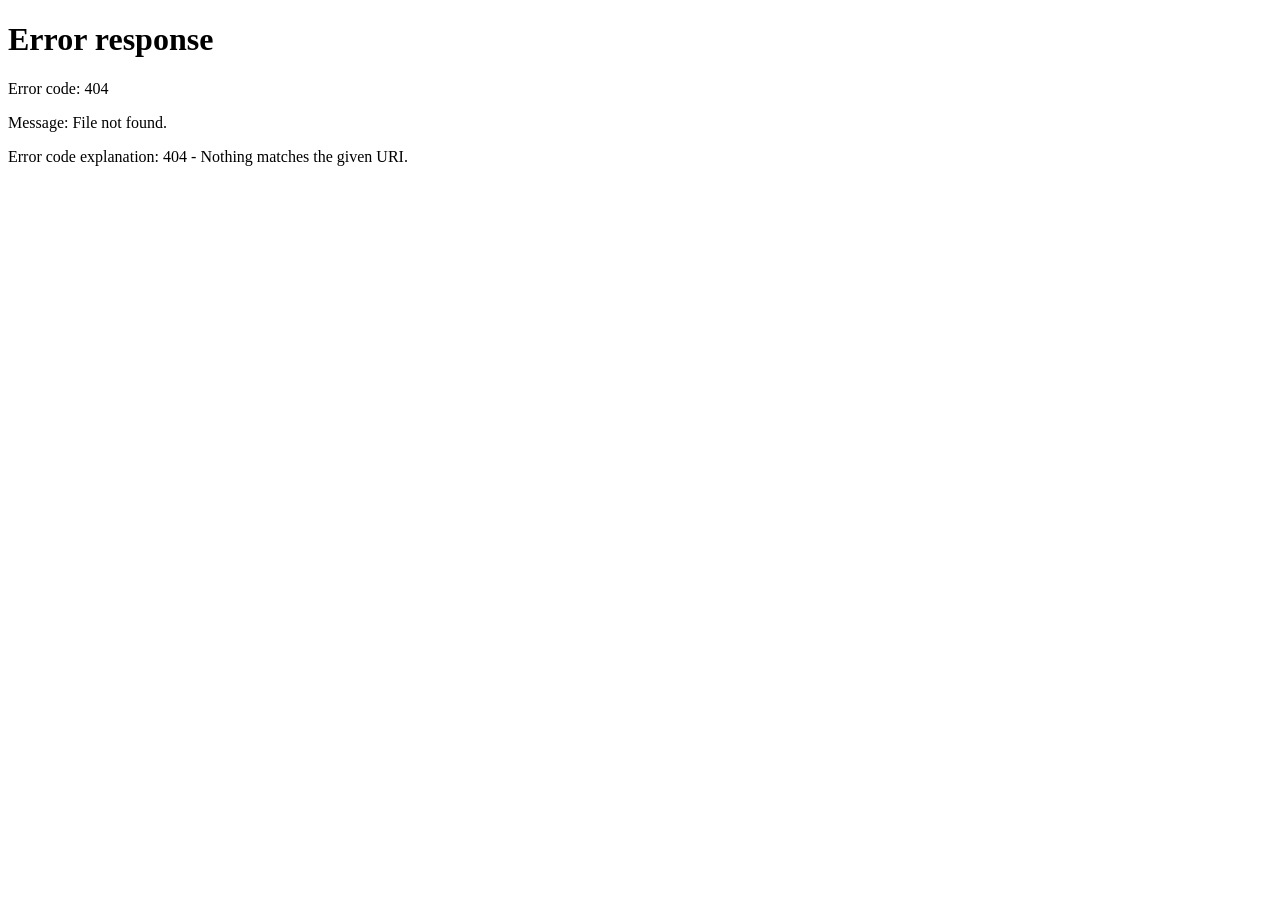
==== frontend/analytics.html @ 2a197d23 "feat: add frontend dashboard interface, core assets, and update default device status" ====
<!DOCTYPE html>
<html lang="en">
<head>
  <meta charset="UTF-8">
  <meta name="viewport" content="width=device-width, initial-scale=1.0">
  <title>Reports & Analytics — PowerNet</title>
  <meta name="description" content="Historical electrical telemetry and consumption trends">
  <!-- Google Fonts: Inter -->
  <link rel="preconnect" href="https://fonts.googleapis.com">
  <link rel="preconnect" href="https://fonts.gstatic.com" crossorigin>
  <link href="https://fonts.googleapis.com/css2?family=Inter:wght@400;500;600;700;800&display=swap" rel="stylesheet">
  <!-- FontAwesome 6 Icons -->
  <link rel="stylesheet" href="https://cdnjs.cloudflare.com/ajax/libs/font-awesome/6.5.1/css/all.min.css">
  <link rel="stylesheet" href="/assets/css/style.css">
  <link rel="stylesheet" href="/assets/css/dashboard.css">
  <link rel="stylesheet" href="/assets/css/responsive.css">
  <style>
    .filter-btn-group {
      display: flex;
      gap: 8px;
      background: #FFFFFF;
      padding: 4px;
      border-radius: var(--radius-pill);
      border: 1px solid var(--border-subtle);
    }
    .filter-btn {
      padding: 6px 14px;
      border-radius: var(--radius-pill);
      border: none;
      background: none;
      font-size: 12.5px;
      font-weight: 600;
      color: var(--text-secondary);
      cursor: pointer;
      transition: all var(--transition-fast);
    }
    .filter-btn.active {
      background: var(--primary);
      color: #FFFFFF;
    }
  </style>
</head>
<body>
  <div id="yt-progress-bar"></div>
  <div class="app-container">
    <aside class="sidebar">
      <div>
        <div class="brand-wrapper">
          <a href="/dashboard" class="brand-logo-group">
            <div class="brand-icon">
              <i class="fa-brands fa-superpowers" style="font-size: 20px;"></i>
            </div>
            <div class="brand-text">PowerNet</div>
          </a>
          <button class="sidebar-toggle-btn" id="btn-sidebar-toggle" title="Collapse sidebar" aria-label="Collapse sidebar">
            <svg width="18" height="18" viewBox="0 0 24 24" fill="none" stroke="currentColor" stroke-width="2" stroke-linecap="round" stroke-linejoin="round">
              <rect width="18" height="18" x="3" y="3" rx="3" ry="3"/>
              <line x1="9" x2="9" y1="3" y2="21"/>
            </svg>
          </button>
        </div>

        <ul class="nav-menu">
          <li class="nav-item">
            <a href="/dashboard" class="nav-link">
              <div class="nav-icon">
                <svg width="20" height="20" viewBox="0 0 24 24" fill="none" stroke="currentColor" stroke-width="2.2" stroke-linecap="round" stroke-linejoin="round">
                  <rect x="3.5" y="3.5" width="7" height="7" rx="2.2"></rect>
                  <rect x="13.5" y="3.5" width="7" height="7" rx="2.2"></rect>
                  <rect x="3.5" y="13.5" width="7" height="7" rx="2.2"></rect>
                  <rect x="13.5" y="13.5" width="7" height="7" rx="2.2"></rect>
                </svg>
              </div>
              <span class="nav-text">Analytics</span>
            </a>
          </li>
          <li class="nav-item">
            <a href="/devices" class="nav-link">
              <div class="nav-icon">
                <svg width="20" height="20" viewBox="0 0 24 24" fill="none" stroke="currentColor" stroke-width="2" stroke-linecap="round" stroke-linejoin="round">
                  <path d="M21 16V8a2 2 0 0 0-1-1.73l-7-4a2 2 0 0 0-2 0l-7 4A2 2 0 0 0 3 8v8a2 2 0 0 0 1 1.73l7 4a2 2 0 0 0 2 0l7-4A2 2 0 0 0 21 16z"></path>
                  <polyline points="3.27 6.96 12 12.01 20.73 6.96"></polyline>
                  <line x1="12" y1="22.08" x2="12" y2="12"></line>
                </svg>
              </div>
              <span class="nav-text">Devices</span>
            </a>
          </li>
        </ul>
        <div class="sidebar-divider"></div>

        <ul class="nav-menu">
          <li class="nav-item">
            <a href="#settings" class="nav-link" id="nav-settings" data-tooltip="Settings">
              <div class="nav-icon">
                <svg width="20" height="20" viewBox="0 0 24 24" fill="none" stroke="currentColor" stroke-width="2" stroke-linecap="round" stroke-linejoin="round">
                  <circle cx="12" cy="12" r="3"></circle>
                  <path d="M19.4 15a1.65 1.65 0 0 0 .33 1.82l.06.06a2 2 0 0 1 0 2.83 2 2 0 0 1-2.83 0l-.06-.06a1.65 1.65 0 0 0-1.82-.33 1.65 1.65 0 0 0-1 1.51V21a2 2 0 0 1-2 2 2 2 0 0 1-2-2v-.09A1.65 1.65 0 0 0 9 19.4a1.65 1.65 0 0 0-1.82.33l-.06.06a2 2 0 0 1-2.83 0 2 2 0 0 1 0-2.83l.06-.06a1.65 1.65 0 0 0 .33-1.82 1.65 1.65 0 0 0-1.51-1H3a2 2 0 0 1-2-2 2 2 0 0 1 2-2h.09A1.65 1.65 0 0 0 4.6 9a1.65 1.65 0 0 0-.33-1.82l-.06-.06a2 2 0 0 1 0-2.83 2 2 0 0 1 2.83 0l.06.06a1.65 1.65 0 0 0 1.82.33H9a1.65 1.65 0 0 0 1-1.51V3a2 2 0 0 1 2-2 2 2 0 0 1 2 2v.09a1.65 1.65 0 0 0 1 1.51 1.65 1.65 0 0 0 1.82-.33l.06-.06a2 2 0 0 1 2.83 0 2 2 0 0 1 0 2.83l-.06.06a1.65 1.65 0 0 0-.33 1.82V9a1.65 1.65 0 0 0 1.51 1H21a2 2 0 0 1 2 2 2 2 0 0 1-2 2h-.09a1.65 1.65 0 0 0-1.51 1z"></path>
                </svg>
              </div>
              <span class="nav-text">Settings</span>
            </a>
          </li>
          <li class="nav-item">
            <a href="/" class="nav-link" id="btn-logout" data-tooltip="Sign Out" onclick="API.setToken(''); API.setUser(null); window.location.href='/'; return false;">
              <div class="nav-icon">
                <svg width="20" height="20" viewBox="0 0 24 24" fill="none" stroke="currentColor" stroke-width="2" stroke-linecap="round" stroke-linejoin="round">
                  <path d="M9 21H5a2 2 0 0 1-2-2V5a2 2 0 0 1 2-2h4"></path>
                  <polyline points="16 17 21 12 16 7"></polyline>
                  <line x1="21" y1="12" x2="9" y2="12"></line>
                </svg>
              </div>
              <span class="nav-text">Sign Out</span>
            </a>
          </li>
        </ul>
      </div>

      <!-- Support / Hardware Widget (Smooth Skeleton Loading) -->
      <div class="sidebar-widget">
        <div class="widget-skeleton-wrap">
          <div class="widget-skeleton-icon skeleton-shimmer"></div>
          <div class="widget-skeleton-title skeleton-shimmer"></div>
          <div class="widget-skeleton-sub skeleton-shimmer"></div>
          <div class="widget-skeleton-btn skeleton-shimmer"></div>
        </div>
      </div>
    </aside>

    <main class="main-content">
      <header class="top-bar">
        <div class="page-title-group">
          <h1 class="page-title">Historical Trends</h1>
        </div>
        <div style="display: flex; align-items: center; gap: 16px;">
          <div class="filter-btn-group">
            <button class="filter-btn" data-range="1h">1H</button>
            <button class="filter-btn" data-range="6h">6H</button>
            <button class="filter-btn active" data-range="24h">24H</button>
            <button class="filter-btn" data-range="7d">7D</button>
            <button class="filter-btn" data-range="30d">30D</button>
          </div>
          <div class="user-profile" id="user-profile-trigger" title="View Account & Settings">
            <div class="avatar" id="user-avatar-display">--</div>
            <span class="user-name" id="user-name-display">Loading...</span>
          </div>
        </div>
      </header>

      <!-- Summary KPI Row -->
      <section class="metrics-section">
        <div class="metric-card" style="grid-column: span 3;">
          <span class="metric-title"><i class="fa-solid fa-bolt" style="color: var(--primary); margin-right: 6px;"></i> Peak Demand</span>
          <div class="metric-value-wrap">
            <span class="metric-value" id="stat-peak-kw">0.000</span> <span class="metric-unit">kW</span>
          </div>
          <div class="metric-footer"><span class="delta-context">Max load reached today</span></div>
        </div>

        <div class="metric-card" style="grid-column: span 3;">
          <span class="metric-title"><i class="fa-solid fa-wave-square" style="color: #10B981; margin-right: 6px;"></i> Average Load</span>
          <div class="metric-value-wrap">
            <span class="metric-value" id="stat-avg-kw">0.000</span> <span class="metric-unit">kW</span>
          </div>
          <div class="metric-footer"><span class="delta-context">Continuous baseline</span></div>
        </div>

        <div class="metric-card" style="grid-column: span 3;">
          <span class="metric-title"><i class="fa-solid fa-battery-three-quarters" style="color: #8B5CF6; margin-right: 6px;"></i> 24h Energy Usage</span>
          <div class="metric-value-wrap">
            <span class="metric-value" id="stat-day-kwh">0.000</span> <span class="metric-unit">kWh</span>
          </div>
          <div class="metric-footer"><span class="delta-context">Accumulated consumption</span></div>
        </div>

        <div class="metric-card" style="grid-column: span 3;">
          <span class="metric-title"><i class="fa-solid fa-plug" style="color: #F59E0B; margin-right: 6px;"></i> Voltage Envelope</span>
          <div class="metric-value-wrap" style="font-size: 24px;">
            <span class="metric-value" id="stat-volt-range">0.0 - 0.0</span> <span class="metric-unit">V</span>
          </div>
          <div class="metric-footer"><span class="delta-up">&#9679; Within grid tolerance</span></div>
        </div>
      </section>

      <!-- Analytics Chart Card -->
      <div class="chart-card">
        <div class="chart-header">
          <h2 class="chart-title"><i class="fa-solid fa-chart-column" style="color: var(--primary); margin-right: 8px;"></i> Electrical Power & Energy Distribution</h2>
        </div>
        <div class="bar-chart-visual" id="bar-chart-container" style="height: 300px;">
          <!-- Loaded by dashboard/analytics controller -->
        </div>
      </div>
    </main>
  </div>

  <script src="/assets/js/api.js"></script>
  <script src="/assets/js/devices.js"></script>
  <script src="/assets/js/dashboard.js"></script>
  <script src="/assets/js/analytics.js"></script>
</body>
</html>
---- assets/css/style.css ----
/* ==========================================================
 * PowerNet Core Design System
 * Modern Rounded SaaS Aesthetic inspired by reference interface
 * ========================================================== */

@import url('https://fonts.googleapis.com/css2?family=Plus+Jakarta+Sans:wght@400;500;600;700;800&family=Inter:wght@400;500;600;700&display=swap');

:root {
  /* Color Palette */
  --bg-canvas: #F4F5F9;
  --bg-card: #FFFFFF;
  --bg-card-hover: #FAFBFC;
  --bg-sidebar: #FFFFFF;
  --bg-input: #F8FAFC;
  --bg-track: #EEF2F6;

  --text-primary: #0F172A;
  --text-secondary: #64748B;
  --text-muted: #94A3B8;
  --text-light: #CBD5E1;

  --primary: #2563EB;
  --primary-hover: #1D4ED8;
  --primary-light: #EFF6FF;
  --primary-glow: rgba(37, 99, 235, 0.15);

  --accent-purple: #8B5CF6;
  --accent-purple-light: #F5F3FF;
  --accent-pink: #EC4899;
  --accent-amber: #F59E0B;
  --accent-amber-light: #FEF3C7;
  --accent-teal: #0D9488;

  --success: #16A34A;
  --success-light: #DCFCE7;
  --warning: #F59E0B;
  --warning-light: #FEF3C7;
  --danger: #DC2626;
  --danger-light: #FEE2E2;

  --border-subtle: #E2E8F0;
  --border-card: rgba(226, 232, 240, 0.8);

  /* Elevation Shadows */
  --shadow-sm: 0 1px 3px rgba(15, 23, 42, 0.04);
  --shadow-card: 0 4px 20px -2px rgba(15, 23, 42, 0.04), 0 2px 6px -1px rgba(15, 23, 42, 0.02);
  --shadow-card-hover: 0 8px 30px -4px rgba(15, 23, 42, 0.08);
  --shadow-modal: 0 20px 45px -10px rgba(15, 23, 42, 0.15);

  /* Radii */
  --radius-xl: 24px;
  --radius-lg: 20px;
  --radius-md: 14px;
  --radius-sm: 10px;
  --radius-pill: 9999px;

  /* Transitions */
  --transition-fast: 0.15s ease;
  --transition-normal: 0.25s cubic-bezier(0.4, 0, 0.2, 1);
}

/* Reset & Base Setup */
*, *::before, *::after {
  box-sizing: border-box;
  margin: 0;
  padding: 0;
}

body {
  font-family: 'Plus Jakarta Sans', -apple-system, BlinkMacSystemFont, 'Segoe UI', Roboto, sans-serif;
  background-color: var(--bg-canvas);
  color: var(--text-primary);
  line-height: 1.5;
  -webkit-font-smoothing: antialiased;
  -moz-osx-font-smoothing: grayscale;
  min-height: 100vh;
}

a {
  color: inherit;
  text-decoration: none;
}

button, input, select, textarea {
  font-family: inherit;
}

/* Layout App Shell */
.app-container {
  display: flex;
  width: 100%;
  min-height: 100vh;
  background-color: var(--bg-canvas);
}

/* Sidebar Styling */
.sidebar {
  width: 240px;
  min-width: 240px;
  background-color: var(--bg-sidebar);
  border-right: 1px solid var(--border-subtle);
  display: flex;
  flex-direction: column;
  justify-content: space-between;
  padding: 24px 16px;
  position: sticky;
  top: 0;
  height: 100vh;
  z-index: 50;
  transition: width 0.25s cubic-bezier(0.4, 0, 0.2, 1), min-width 0.25s cubic-bezier(0.4, 0, 0.2, 1), padding 0.25s cubic-bezier(0.4, 0, 0.2, 1);
  overflow-x: hidden;
}

.brand-wrapper {
  display: flex;
  align-items: center;
  justify-content: space-between;
  gap: 8px;
  padding: 0 8px 24px 8px;
}

.brand-logo-group {
  display: flex;
  align-items: center;
  gap: 12px;
  text-decoration: none;
}

.brand-icon {
  width: 28px;
  height: 28px;
  background: transparent;
  display: flex;
  align-items: center;
  justify-content: center;
  color: #0F172A;
  font-size: 24px;
  box-shadow: none;
  flex-shrink: 0;
}

.brand-icon i {
  color: #0F172A !important;
  font-size: 24px;
}

/* Brand Text: Bold Black, zero gradient or AI slop look */
.brand-text {
  font-size: 20px;
  font-weight: 800;
  letter-spacing: -0.5px;
  color: #0F172A;
}

.brand-text span {
  color: #0F172A;
}

/* Sidebar Toggle Buttons (ChatGPT & Gemini style) */
.sidebar-toggle-btn {
  background: transparent;
  border: none;
  color: #64748B;
  cursor: pointer;
  width: 32px;
  height: 32px;
  border-radius: 8px;
  display: flex;
  align-items: center;
  justify-content: center;
  transition: all var(--transition-fast);
  flex-shrink: 0;
}

.sidebar-toggle-btn:hover {
  background-color: #F1F5F9;
  color: #0F172A;
}

.topbar-toggle-btn {
  background: #FFFFFF;
  border: 1px solid var(--border-subtle);
  color: #334155;
  cursor: pointer;
  width: 38px;
  height: 38px;
  border-radius: 10px;
  display: flex;
  align-items: center;
  justify-content: center;
  box-shadow: var(--shadow-sm);
  transition: all var(--transition-fast);
  flex-shrink: 0;
}

.topbar-toggle-btn:hover {
  background-color: #F8FAFC;
  color: #0F172A;
  border-color: #CBD5E1;
}

/* Collapsed Sidebar Mode (ChatGPT & Gemini style) */
.app-container.sidebar-collapsed .sidebar {
  width: 76px;
  min-width: 76px;
  padding: 20px 10px;
}

.app-container.sidebar-collapsed .brand-text,
.app-container.sidebar-collapsed .nav-text,
.app-container.sidebar-collapsed .sidebar-widget .widget-title,
.app-container.sidebar-collapsed .sidebar-widget .widget-sub,
.app-container.sidebar-collapsed .sidebar-widget .btn-label-connected,
.app-container.sidebar-collapsed .sidebar-widget .btn-label-disconnect,
.app-container.sidebar-collapsed .sidebar-divider {
  display: none !important;
}

.app-container.sidebar-collapsed .brand-wrapper {
  display: flex;
  flex-direction: column;
  align-items: center;
  gap: 12px;
  padding: 0 0 20px 0;
}

.app-container.sidebar-collapsed .sidebar-toggle-btn {
  display: flex !important;
  background: #FFFFFF;
  border: 1px solid var(--border-subtle);
  box-shadow: var(--shadow-sm);
  color: #334155;
  width: 34px;
  height: 34px;
  border-radius: 8px;
  position: relative;
}

.app-container.sidebar-collapsed .sidebar-toggle-btn:hover {
  background-color: #F8FAFC;
  color: var(--primary);
  border-color: #CBD5E1;
}

.app-container.sidebar-collapsed .sidebar-toggle-btn[data-tooltip]:hover::after {
  content: attr(data-tooltip);
  position: absolute;
  left: calc(100% + 12px);
  top: 50%;
  transform: translateY(-50%);
  background: #0F172A;
  color: #FFFFFF;
  padding: 6px 12px;
  border-radius: 8px;
  font-size: 12px;
  font-weight: 600;
  white-space: nowrap;
  z-index: 1000;
  box-shadow: 0 4px 14px rgba(0, 0, 0, 0.18);
  pointer-events: none;
}

.app-container.sidebar-collapsed .nav-link {
  justify-content: center;
  padding: 12px;
  position: relative;
}

.app-container.sidebar-collapsed .sidebar-widget {
  padding: 10px 4px;
  background: transparent;
  border: none;
}

.app-container.sidebar-collapsed .sidebar-widget .widget-btn {
  padding: 10px;
  font-size: 0;
  border-radius: 12px;
  justify-content: center;
}

.app-container.sidebar-collapsed .sidebar-widget .widget-btn i {
  margin: 0 !important;
  font-size: 14px;
}

/* Hover tooltips when sidebar is collapsed */
@media (min-width: 769px) {
  .app-container.sidebar-collapsed .nav-link[data-tooltip]:hover::after {
    content: attr(data-tooltip);
    position: absolute;
    left: calc(100% + 12px);
    top: 50%;
    transform: translateY(-50%);
    background: #0F172A;
    color: #FFFFFF;
    padding: 6px 12px;
    border-radius: 8px;
    font-size: 12px;
    font-weight: 600;
    white-space: nowrap;
    z-index: 1000;
    box-shadow: 0 4px 14px rgba(0, 0, 0, 0.18);
    pointer-events: none;
  }
}

/* Mobile drawer backdrop */
.sidebar-backdrop {
  position: fixed;
  inset: 0;
  background: rgba(15, 23, 42, 0.45);
  backdrop-filter: blur(3px);
  z-index: 90;
  opacity: 0;
  pointer-events: none;
  transition: opacity 0.25s ease;
}

.sidebar-backdrop.active {
  opacity: 1;
  pointer-events: auto;
}

.nav-menu {
  display: flex;
  flex-direction: column;
  gap: 6px;
  list-style: none;
  flex: 1;
}

.nav-item {
  display: block;
}

.nav-link {
  display: flex;
  align-items: center;
  gap: 14px;
  padding: 11px 16px;
  border-radius: 12px;
  color: #475569;
  font-size: 14.5px;
  font-weight: 500;
  transition: all var(--transition-fast);
}

.nav-link:hover {
  color: #0F172A;
  background-color: #F8FAFC;
}

.nav-link.active {
  background-color: #EEF2F6;
  color: #0F172A;
  font-weight: 600;
}

.nav-icon {
  width: 20px;
  height: 20px;
  display: flex;
  align-items: center;
  justify-content: center;
  flex-shrink: 0;
}

.nav-icon svg {
  display: block;
  stroke: currentColor;
  transition: stroke var(--transition-fast);
}

.nav-link.active .nav-icon svg {
  stroke: #0F172A;
}

.sidebar-divider {
  height: 1px;
  background-color: var(--border-subtle);
  margin: 16px 12px;
}

/* Sidebar Support / Device Widget (matching interface.png) */
.sidebar-widget {
  background: linear-gradient(180deg, #F8FAFC 0%, #EFF6FF 100%);
  border: 1px solid #DBEAFE;
  border-radius: var(--radius-lg);
  padding: 18px 16px;
  text-align: center;
  margin-top: 16px;
  position: relative;
  overflow: hidden;
}

.widget-icon-box {
  width: 44px;
  height: 44px;
  border-radius: 12px;
  background: #FFFFFF;
  box-shadow: 0 4px 10px rgba(37, 99, 235, 0.1);
  display: inline-flex;
  align-items: center;
  justify-content: center;
  margin-bottom: 10px;
  color: var(--primary);
}

.widget-title {
  font-size: 13.5px;
  font-weight: 700;
  color: var(--text-primary);
  margin-bottom: 4px;
}

.widget-sub {
  font-size: 12px;
  color: var(--text-secondary);
  margin-bottom: 12px;
}

.widget-btn {
  display: inline-flex;
  align-items: center;
  justify-content: center;
  width: 100%;
  padding: 9px 16px;
  background-color: var(--primary);
  color: #FFFFFF;
  border-radius: var(--radius-pill);
  font-size: 13px;
  font-weight: 700;
  box-shadow: 0 4px 14px rgba(37, 99, 235, 0.3);
  transition: all var(--transition-fast);
  text-decoration: none;
  border: none;
  cursor: pointer;
}

.widget-btn:hover {
  background-color: var(--primary-hover);
  transform: translateY(-1px);
}

.widget-btn.connected {
  background: #16A34A !important;
  box-shadow: 0 4px 12px rgba(22, 163, 74, 0.35) !important;
  cursor: pointer;
}

.widget-btn.connected:hover {
  background: #DC2626 !important;
  box-shadow: 0 4px 12px rgba(220, 38, 38, 0.35) !important;
}

.widget-btn.connected .btn-label-connected {
  display: inline-flex;
  align-items: center;
  gap: 6px;
}

.widget-btn.connected .btn-label-disconnect {
  display: none;
  align-items: center;
  gap: 6px;
}

.widget-btn.connected:hover .btn-label-connected {
  display: none;
}

.widget-btn.connected:hover .btn-label-disconnect {
  display: inline-flex;
}

/* Main Content Area — fills 100% width cleanly so right side is never empty */
.main-content {
  flex: 1;
  width: 100%;
  min-width: 0;
  padding: 28px 36px;
  overflow-y: auto;
  animation: pageFadeIn 0.22s cubic-bezier(0.16, 1, 0.3, 1);
}

@keyframes pageFadeIn {
  from {
    opacity: 0.88;
    transform: translateY(2px);
  }
  to {
    opacity: 1;
    transform: translateY(0);
  }
}

/* Header Bar */
.top-bar {
  display: flex;
  align-items: center;
  justify-content: space-between;
  margin-bottom: 28px;
  gap: 16px;
}

.page-title-group {
  display: flex;
  align-items: center;
  gap: 20px;
}

.page-title {
  font-size: 28px;
  font-weight: 800;
  letter-spacing: -0.5px;
  color: var(--text-primary);
}

/* Pill Date Selector / Status Pill */
.date-pill {
  display: flex;
  align-items: center;
  gap: 8px;
  background-color: #FFFFFF;
  border: 1px solid var(--border-subtle);
  border-radius: var(--radius-pill);
  padding: 8px 16px;
  font-size: 13px;
  font-weight: 600;
  color: var(--text-secondary);
  box-shadow: var(--shadow-sm);
  cursor: pointer;
  transition: border-color var(--transition-fast);
}

.date-pill:hover {
  border-color: #CBD5E1;
}

.top-actions {
  display: flex;
  align-items: center;
  gap: 16px;
}

/* Live Telemetry Pulse Badge */
.live-pulse-badge {
  display: flex;
  align-items: center;
  gap: 8px;
  background: #FFFFFF;
  border: 1px solid var(--border-subtle);
  padding: 6px 14px;
  border-radius: var(--radius-pill);
  font-size: 12.5px;
  font-weight: 600;
  color: var(--text-secondary);
  box-shadow: var(--shadow-sm);
}

.pulse-dot {
  width: 8px;
  height: 8px;
  border-radius: 50%;
  background-color: var(--success);
  box-shadow: 0 0 0 0 rgba(22, 163, 74, 0.7);
  animation: pulse-ring 1.8s infinite cubic-bezier(0.66, 0, 0, 1);
}

.pulse-dot.offline {
  background-color: var(--danger);
  box-shadow: none;
  animation: none;
}

@keyframes pulse-ring {
  0% {
    transform: scale(0.95);
    box-shadow: 0 0 0 0 rgba(22, 163, 74, 0.7);
  }
  70% {
    transform: scale(1);
    box-shadow: 0 0 0 8px rgba(22, 163, 74, 0);
  }
  100% {
    transform: scale(0.95);
    box-shadow: 0 0 0 0 rgba(22, 163, 74, 0);
  }
}

/* User Profile Badge */
.user-profile {
  display: flex;
  align-items: center;
  gap: 10px;
  padding: 4px 10px 4px 4px;
  border-radius: var(--radius-pill);
  cursor: pointer;
  transition: background var(--transition-fast);
}

.user-profile:hover {
  background-color: #FFFFFF;
}

.avatar {
  width: 38px;
  height: 38px;
  border-radius: 50%;
  object-fit: cover;
  background-color: #E2E8F0;
  display: flex;
  align-items: center;
  justify-content: center;
  font-weight: 700;
  color: var(--primary);
  font-size: 14px;
}

.user-name {
  font-size: 14px;
  font-weight: 700;
  color: var(--text-primary);
}

/* Utility UI Cards */
.card {
  background-color: var(--bg-card);
  border-radius: var(--radius-lg);
  border: 1px solid var(--border-card);
  box-shadow: var(--shadow-card);
  padding: 24px;
  transition: transform var(--transition-fast), box-shadow var(--transition-fast);
}

.card:hover {
  box-shadow: var(--shadow-card-hover);
}

/* Badges */
.badge {
  display: inline-flex;
  align-items: center;
  gap: 4px;
  font-size: 12px;
  font-weight: 700;
  padding: 4px 10px;
  border-radius: var(--radius-pill);
}

.badge-success {
  background-color: var(--success-light);
  color: var(--success);
}

.badge-danger {
  background-color: var(--danger-light);
  color: var(--danger);
}

.badge-warning {
  background-color: var(--warning-light);
  color: var(--warning);
}

.badge-primary {
  background-color: var(--primary-light);
  color: var(--primary);
}

.badge-secondary {
  background-color: #F1F5F9;
  color: var(--text-secondary);
}

/* Modal Dialog */
.modal-overlay {
  position: fixed;
  top: 0;
  left: 0;
  width: 100%;
  height: 100%;
  background: rgba(15, 23, 42, 0.55);
  backdrop-filter: blur(8px);
  -webkit-backdrop-filter: blur(8px);
  display: flex;
  align-items: center;
  justify-content: center;
  z-index: 1000;
  opacity: 0;
  pointer-events: none;
  transition: opacity 0.25s ease;
  padding: 20px;
}

.modal-overlay.active {
  opacity: 1;
  pointer-events: auto;
}

.modal-box {
  background: #FFFFFF;
  border-radius: 24px;
  box-shadow: 0 25px 50px -12px rgba(15, 23, 42, 0.25), 0 0 0 1px rgba(226, 232, 240, 0.8);
  width: 100%;
  max-width: 480px;
  padding: 32px;
  transform: translateY(16px) scale(0.98);
  transition: all 0.25s cubic-bezier(0.16, 1, 0.3, 1);
}

.modal-overlay.active .modal-box {
  transform: translateY(0) scale(1);
}

.modal-header {
  display: flex;
  align-items: center;
  justify-content: space-between;
  margin-bottom: 24px;
  padding-bottom: 16px;
  border-bottom: 1px solid var(--border-subtle);
}

.modal-title {
  font-size: 19px;
  font-weight: 800;
  color: var(--text-primary);
  display: flex;
  align-items: center;
  gap: 10px;
  margin: 0;
}

.modal-close {
  width: 34px;
  height: 34px;
  border-radius: 50%;
  background: #F1F5F9;
  border: none;
  color: #64748B;
  font-size: 18px;
  cursor: pointer;
  display: flex;
  align-items: center;
  justify-content: center;
  transition: all 0.2s ease;
}

.modal-close:hover {
  background: #E2E8F0;
  color: var(--text-primary);
  transform: scale(1.05);
}

/* Global Form Controls & Inputs */
.form-group {
  margin-bottom: 20px;
}

.form-label {
  display: block;
  font-size: 13.5px;
  font-weight: 700;
  color: #1E293B;
  margin-bottom: 8px;
  letter-spacing: -0.2px;
}

.form-hint {
  font-size: 12.5px;
  color: var(--text-secondary);
  margin-top: 6px;
}

.input-control {
  width: 100%;
  height: 48px;
  padding: 0 16px;
  border-radius: 14px;
  border: 1.5px solid #E2E8F0;
  background-color: #F8FAFC;
  font-family: inherit;
  font-size: 14.5px;
  font-weight: 500;
  color: var(--text-primary);
  transition: all 0.2s ease;
  box-sizing: border-box;
}

.input-control:focus {
  outline: none;
  border-color: var(--primary);
  background-color: #FFFFFF;
  box-shadow: 0 0 0 4px rgba(37, 99, 235, 0.12);
}

.input-control::placeholder {
  color: #94A3B8;
  font-weight: 400;
}

.input-with-icon {
  position: relative;
  display: flex;
  align-items: center;
}

.input-with-icon .input-icon {
  position: absolute;
  left: 16px;
  color: #94A3B8;
  font-size: 15px;
  pointer-events: none;
}

.input-with-icon .input-control {
  padding-left: 44px;
}

/* Action Buttons */
.btn-primary-block {
  width: 100%;
  height: 48px;
  background: linear-gradient(135deg, #2563EB 0%, #1D4ED8 100%);
  color: #FFFFFF;
  border: none;
  border-radius: 9999px;
  font-family: inherit;
  font-size: 15px;
  font-weight: 700;
  cursor: pointer;
  display: inline-flex;
  align-items: center;
  justify-content: center;
  gap: 8px;
  box-shadow: 0 4px 14px rgba(37, 99, 235, 0.3);
  transition: all 0.2s ease;
}

.btn-primary-block:hover {
  background: linear-gradient(135deg, #1D4ED8 0%, #1E40AF 100%);
  transform: translateY(-1px);
  box-shadow: 0 6px 18px rgba(37, 99, 235, 0.4);
}

.btn-primary-block:active {
  transform: translateY(0);
}

.btn-primary-inline {
  height: 48px;
  padding: 0 24px;
  background: linear-gradient(135deg, #2563EB 0%, #1D4ED8 100%);
  color: #FFFFFF;
  border: none;
  border-radius: 9999px;
  font-family: inherit;
  font-size: 14.5px;
  font-weight: 700;
  cursor: pointer;
  display: inline-flex;
  align-items: center;
  justify-content: center;
  gap: 8px;
  box-shadow: 0 4px 14px rgba(37, 99, 235, 0.28);
  transition: all 0.2s ease;
  white-space: nowrap;
}

.btn-primary-inline:hover {
  background: linear-gradient(135deg, #1D4ED8 0%, #1E40AF 100%);
  transform: translateY(-1px);
  box-shadow: 0 6px 18px rgba(37, 99, 235, 0.38);
}

/* Toast Notifications (Compact rounded rectangle, zero colored side lines) */
.toast-container {
  position: fixed;
  bottom: 24px;
  right: 24px;
  z-index: 9999;
  display: flex;
  flex-direction: column;
  gap: 8px;
  pointer-events: none;
}

.toast {
  background: #FFFFFF;
  border: 1px solid #E2E8F0;
  border-radius: 10px;
  padding: 8px 16px;
  box-shadow: 0 4px 18px rgba(15, 23, 42, 0.08);
  font-size: 13px;
  font-weight: 600;
  color: #0F172A;
  display: inline-flex;
  align-items: center;
  gap: 8px;
  max-width: 360px;
  animation: slideInToast 0.25s cubic-bezier(0.16, 1, 0.3, 1);
  pointer-events: auto;
  transition: opacity 0.25s ease, transform 0.25s ease;
}

.toast.toast-error {
  border-color: #FECDD3;
}

.toast.toast-success {
  border-color: #BBF7D0;
}

.toast-icon {
  font-size: 13px;
  font-weight: 800;
  display: inline-flex;
  align-items: center;
  justify-content: center;
  flex-shrink: 0;
}

.toast-success .toast-icon {
  color: #16A34A;
}

.toast-error .toast-icon {
  color: #DC2626;
}

.toast-info .toast-icon {
  color: #2563EB;
}

@keyframes slideInToast {
  from {
    transform: translateY(12px) scale(0.96);
    opacity: 0;
  }
  to {
    transform: translateY(0) scale(1);
    opacity: 1;
  }
}

/* Universal Skeleton Loading Shimmer */
.skeleton-shimmer {
  background: linear-gradient(90deg, #F1F5F9 25%, #E2E8F0 50%, #F1F5F9 75%);
  background-size: 200% 100%;
  animation: skeletonShimmerAnim 1.4s ease-in-out infinite;
  border-radius: 12px;
}

@keyframes skeletonShimmerAnim {
  0% { background-position: 200% 0; }
  100% { background-position: -200% 0; }
}

.skeleton-device-card {
  height: 94px;
  width: 100%;
  border-radius: 20px;
  background: linear-gradient(90deg, #F8FAFC 25%, #EDF2F7 50%, #F8FAFC 75%);
  background-size: 200% 100%;
  animation: skeletonShimmerAnim 1.4s ease-in-out infinite;
  margin-bottom: 18px;
  border: 1px solid #E2E8F0;
}

/* YouTube-style Top Progress Bar */
#yt-progress-bar {
  position: fixed;
  top: 0;
  left: 0;
  height: 3px;
  width: 0%;
  background: linear-gradient(90deg, #2563EB 0%, #38BDF8 60%, #1D4ED8 100%);
  box-shadow: 0 0 12px rgba(37, 99, 235, 0.8), 0 0 5px rgba(56, 189, 248, 0.5);
  z-index: 100000;
  pointer-events: none;
  opacity: 0;
  transition: width 0.35s cubic-bezier(0.1, 0.8, 0.2, 1), opacity 0.2s ease;
}

#yt-progress-bar.active {
  opacity: 1;
}

/* Sidebar Widget Skeleton Shimmer */
.widget-skeleton-wrap {
  display: flex;
  flex-direction: column;
  align-items: center;
  width: 100%;
  animation: pageFadeIn 0.15s ease-out;
}

.widget-skeleton-icon {
  width: 44px;
  height: 44px;
  border-radius: 12px;
  margin: 0 auto 10px auto;
}

.widget-skeleton-title {
  height: 14px;
  width: 72%;
  margin: 0 auto 8px auto;
  border-radius: 4px;
}

.widget-skeleton-sub {
  height: 11px;
  width: 52%;
  margin: 0 auto 12px auto;
  border-radius: 4px;
}

.widget-skeleton-btn {
  height: 36px;
  width: 100%;
  border-radius: 9999px;
}

/* ==========================================================
 * Right Slide-Out Drawer (Profile & Settings)
 * ========================================================== */
.drawer-backdrop {
  position: fixed;
  inset: 0;
  background: rgba(15, 23, 42, 0.45);
  backdrop-filter: blur(3px);
  z-index: 200;
  opacity: 0;
  pointer-events: none;
  transition: opacity 0.25s ease;
}

.drawer-backdrop.active {
  opacity: 1;
  pointer-events: auto;
}

.right-drawer {
  position: fixed;
  top: 0;
  right: 0;
  bottom: 0;
  width: 360px;
  max-width: 88vw;
  background: #FFFFFF;
  z-index: 201;
  box-shadow: -10px 0 35px rgba(0, 0, 0, 0.14);
  transform: translateX(100%);
  transition: transform 0.28s cubic-bezier(0.16, 1, 0.3, 1);
  display: flex;
  flex-direction: column;
}

.right-drawer.active {
  transform: translateX(0);
}

.drawer-header {
  display: flex;
  align-items: center;
  justify-content: space-between;
  padding: 20px 24px;
  border-bottom: 1px solid var(--border-subtle);
}

.drawer-title {
  font-size: 17px;
  font-weight: 700;
  color: var(--text-primary);
}

.drawer-close-btn {
  background: transparent;
  border: none;
  font-size: 24px;
  line-height: 1;
  color: #94A3B8;
  cursor: pointer;
  padding: 4px 8px;
  border-radius: 6px;
  transition: all 0.2s;
}

.drawer-close-btn:hover {
  color: var(--text-primary);
  background: #F1F5F9;
}

.drawer-body {
  padding: 24px;
  display: flex;
  flex-direction: column;
  gap: 20px;
  overflow-y: auto;
  flex: 1;
}

.drawer-card {
  background: #F8FAFC;
  border: 1px solid var(--border-subtle);
  border-radius: 16px;
  padding: 18px;
}

.profile-card {
  display: flex;
  flex-direction: column;
  align-items: center;
  text-align: center;
  padding: 24px 18px;
  background: linear-gradient(180deg, #FFFFFF 0%, #F8FAFC 100%);
}

.drawer-avatar-wrap {
  margin-bottom: 14px;
}

.drawer-avatar {
  width: 64px;
  height: 64px;
  border-radius: 50%;
  background: #0F172A;
  color: #FFFFFF;
  display: flex;
  align-items: center;
  justify-content: center;
  font-size: 22px;
  font-weight: 700;
  box-shadow: 0 4px 14px rgba(15, 23, 42, 0.2);
}

.drawer-name-row {
  display: flex;
  align-items: center;
  justify-content: center;
  gap: 8px;
  margin-bottom: 4px;
}

.drawer-user-name {
  font-size: 17px;
  font-weight: 700;
  color: var(--text-primary);
}

.icon-btn-edit {
  background: #EFF6FF;
  border: 1px solid #BFDBFE;
  color: var(--primary);
  cursor: pointer;
  width: 26px;
  height: 26px;
  border-radius: 6px;
  display: inline-flex;
  align-items: center;
  justify-content: center;
  font-size: 11px;
  transition: all 0.2s;
}

.icon-btn-edit:hover {
  background: var(--primary);
  color: #FFFFFF;
}

.drawer-name-edit-form {
  margin-top: 8px;
  width: 100%;
}

.drawer-input {
  width: 100%;
  padding: 8px 12px;
  border: 1px solid var(--border-subtle);
  border-radius: 8px;
  font-size: 14px;
  font-weight: 600;
  color: var(--text-primary);
  text-align: center;
  outline: none;
  transition: border-color 0.2s;
}

.drawer-input:focus {
  border-color: var(--primary);
  box-shadow: 0 0 0 3px rgba(37, 99, 235, 0.1);
}

.edit-btn-row {
  display: flex;
  gap: 8px;
  margin-top: 8px;
  justify-content: center;
}

.btn-edit-save {
  background: var(--primary);
  color: #FFFFFF;
  border: none;
  border-radius: 6px;
  padding: 6px 14px;
  font-size: 12px;
  font-weight: 600;
  cursor: pointer;
  transition: background 0.2s;
}

.btn-edit-save:hover {
  background: var(--primary-hover);
}

.btn-edit-cancel {
  background: #E2E8F0;
  color: #475569;
  border: none;
  border-radius: 6px;
  padding: 6px 14px;
  font-size: 12px;
  font-weight: 600;
  cursor: pointer;
}

.btn-edit-cancel:hover {
  background: #CBD5E1;
}

.drawer-user-email {
  font-size: 13px;
  color: var(--text-secondary);
}

.drawer-card-header {
  display: flex;
  align-items: center;
  justify-content: space-between;
  margin-bottom: 12px;
}

.drawer-section-title {
  font-size: 13.5px;
  font-weight: 700;
  color: var(--text-primary);
}

.drawer-device-badge {
  font-size: 11px;
  font-weight: 700;
  padding: 3px 8px;
  border-radius: 9999px;
  background: #F1F5F9;
  color: #64748B;
}

.drawer-device-badge.connected {
  background: #DCFCE7;
  color: #15803D;
}

.drawer-device-details {
  display: flex;
  flex-direction: column;
  gap: 8px;
  font-size: 13px;
  margin-bottom: 14px;
}

.drawer-detail-row {
  display: flex;
  justify-content: space-between;
  align-items: center;
}

.detail-label {
  color: var(--text-muted);
}

.detail-val {
  color: var(--text-primary);
  font-weight: 600;
}

.drawer-card-action {
  display: flex;
  align-items: center;
  justify-content: space-between;
  padding: 8px 12px;
  background: #FFFFFF;
  border: 1px solid var(--border-subtle);
  border-radius: 8px;
  font-size: 12.5px;
  font-weight: 600;
  color: var(--primary);
  text-decoration: none;
  transition: all 0.2s;
}

.drawer-card-action:hover {
  background: #EFF6FF;
  border-color: #BFDBFE;
}

.drawer-btn-logout {
  width: 100%;
  padding: 11px 16px;
  background: #FFF1F2;
  border: 1px solid #FECDD3;
  color: #E11D48;
  border-radius: 10px;
  font-size: 13.5px;
  font-weight: 700;
  cursor: pointer;
  display: flex;
  align-items: center;
  justify-content: center;
  transition: all 0.2s;
}

.drawer-btn-logout:hover {
  background: #FFE4E6;
  border-color: #FDA4AF;
}
---- assets/css/dashboard.css ----
/* ==========================================================
 * PowerNet Dashboard Grid & Component Layout
 * Faithful to the aesthetic of Ref/interface.png
 * ========================================================== */

/* Top Metrics Section Grid */
.metrics-section {
  display: grid;
  grid-template-columns: repeat(12, 1fr);
  gap: 24px;
  margin-bottom: 24px;
}

/* Card 1 & 2: Voltage & Current (Left 2 columns, 2.2 cols each) */
.metric-card {
  background: var(--bg-card);
  border-radius: var(--radius-xl);
  padding: 24px;
  box-shadow: var(--shadow-card);
  display: flex;
  flex-direction: column;
  justify-content: space-between;
  min-height: 170px;
  position: relative;
  transition: transform var(--transition-fast), box-shadow var(--transition-fast);
}

.metric-card:hover {
  transform: translateY(-2px);
  box-shadow: var(--shadow-card-hover);
}

.metric-header {
  display: flex;
  align-items: flex-start;
  justify-content: space-between;
  margin-bottom: 12px;
}

.metric-title {
  font-size: 15px;
  font-weight: 600;
  color: var(--text-primary);
}

.metric-icon-box {
  width: 24px;
  height: 24px;
  display: flex;
  align-items: center;
  justify-content: center;
  color: #0F172A;
  font-size: 18px;
}

.metric-value-wrap {
  margin-bottom: 12px;
}

.metric-value {
  font-size: 34px;
  font-weight: 800;
  letter-spacing: -0.75px;
  color: var(--text-primary);
  line-height: 1.1;
}

.metric-unit {
  font-size: 18px;
  font-weight: 600;
  color: var(--text-secondary);
  margin-left: 2px;
}

.metric-footer {
  display: flex;
  align-items: center;
  gap: 6px;
  font-size: 12.5px;
  font-weight: 600;
}

.delta-up {
  color: var(--success);
}

.delta-down {
  color: var(--danger);
}

.delta-context {
  color: var(--text-muted);
  font-weight: 500;
}

/* Donut Metric Cards (Cards 3 & 4: Users / Subscriptions style from interface.png) */
.donut-card {
  background: var(--bg-card);
  border-radius: var(--radius-xl);
  padding: 24px;
  box-shadow: var(--shadow-card);
  display: flex;
  flex-direction: column;
  justify-content: space-between;
  min-height: 170px;
  position: relative;
}

.donut-card-top {
  display: flex;
  justify-content: space-between;
  align-items: flex-start;
  margin-bottom: 8px;
}

.donut-content-row {
  display: flex;
  align-items: center;
  justify-content: space-between;
  gap: 16px;
  margin-top: 4px;
}

.donut-stats {
  display: flex;
  flex-direction: column;
}

.donut-main-val {
  font-size: 34px;
  font-weight: 800;
  color: var(--text-primary);
  letter-spacing: -0.75px;
}

.donut-sub {
  font-size: 12px;
  color: var(--text-muted);
  font-weight: 500;
  margin-bottom: 12px;
}

.donut-legend {
  display: flex;
  flex-direction: column;
  gap: 4px;
  font-size: 11.5px;
  font-weight: 600;
  color: var(--text-secondary);
}

.legend-item {
  display: flex;
  align-items: center;
  gap: 6px;
}

.legend-dot {
  width: 8px;
  height: 8px;
  border-radius: 50%;
}

.donut-chart-container {
  width: 90px;
  height: 90px;
  position: relative;
  flex-shrink: 0;
}

/* Secondary KPI Cards (Cumulative Energy, Temperature, Paid Invoices, Funds Received) */
.kpi-row {
  display: grid;
  grid-template-columns: repeat(12, 1fr);
  gap: 24px;
  margin-bottom: 24px;
}

/* KPI Card with circular percentage badge (like Paid Invoices +15%, Funds received +59% in interface.png) */
.kpi-card {
  background: var(--bg-card);
  border-radius: var(--radius-xl);
  padding: 24px;
  box-shadow: var(--shadow-card);
  display: flex;
  flex-direction: column;
  justify-content: space-between;
  min-height: 170px;
  position: relative;
  transition: transform var(--transition-fast);
}

.kpi-card:hover {
  transform: translateY(-2px);
}

.kpi-card-header {
  display: flex;
  align-items: center;
  justify-content: space-between;
}

.kpi-icon {
  width: 28px;
  height: 28px;
  display: flex;
  align-items: center;
  justify-content: center;
  color: #0F172A;
  background: none;
  font-size: 20px;
}

.kpi-circular-badge {
  width: 42px;
  height: 42px;
  border-radius: 50%;
  background: conic-gradient(#A855F7 0deg 250deg, #E9D5FF 250deg 360deg);
  padding: 3.5px;
  display: flex;
  align-items: center;
  justify-content: center;
  flex-shrink: 0;
}

.kpi-circular-badge span {
  width: 100%;
  height: 100%;
  border-radius: 50%;
  background: #FFFFFF;
  display: flex;
  align-items: center;
  justify-content: center;
  font-size: 11px;
  font-weight: 800;
  color: #7C3AED;
}

.kpi-circular-badge.green {
  background: conic-gradient(#22C55E 0deg 280deg, #DCFCE7 280deg 360deg);
}

.kpi-circular-badge.green span {
  color: #15803D;
}

.kpi-title {
  font-size: 13.5px;
  font-weight: 600;
  color: var(--text-secondary);
  margin-top: 14px;
  margin-bottom: 4px;
}

.kpi-value {
  font-size: 28px;
  font-weight: 800;
  color: var(--text-primary);
  letter-spacing: -0.5px;
}

.kpi-sub {
  font-size: 12px;
  color: var(--text-muted);
}

/* Charts & Logs Main Grid Layout */
.dashboard-main-grid {
  display: flex;
  flex-direction: column;
  gap: 24px;
  margin-bottom: 24px;
}

.charts-row {
  display: grid;
  grid-template-columns: 1fr 1fr;
  gap: 24px;
}

.charts-row .chart-card {
  margin-bottom: 0;
}

.chart-card {
  background: var(--bg-card);
  border-radius: var(--radius-xl);
  padding: 24px;
  box-shadow: var(--shadow-card);
  margin-bottom: 24px;
}

.chart-header {
  display: flex;
  align-items: center;
  justify-content: space-between;
  margin-bottom: 20px;
  flex-wrap: wrap;
  gap: 10px;
}

.chart-title {
  font-size: 17px;
  font-weight: 700;
  color: var(--text-primary);
}

.chart-controls {
  display: flex;
  align-items: center;
  gap: 8px;
}

.chart-switcher {
  display: flex;
  background: #F1F5F9;
  border-radius: var(--radius-pill);
  padding: 3px;
  gap: 2px;
}

.sw-btn {
  padding: 5px 12px;
  border: none;
  background: none;
  border-radius: var(--radius-pill);
  font-size: 11.5px;
  font-weight: 600;
  color: var(--text-secondary);
  cursor: pointer;
  transition: all 0.2s ease;
  white-space: nowrap;
}

.sw-btn.active {
  background: var(--primary);
  color: #FFFFFF;
  box-shadow: 0 2px 6px rgba(37, 99, 235, 0.25);
}

.sw-btn:hover:not(.active) {
  color: var(--primary);
}

/* Skeleton loading placeholder */
.skeleton-chart {
  width: 100%;
  height: 100%;
  min-height: 180px;
  border-radius: 12px;
  background: linear-gradient(90deg, #F1F5F9 25%, #E2E8F0 50%, #F1F5F9 75%);
  background-size: 200% 100%;
  animation: skeleton-shimmer 1.5s ease-in-out infinite;
}

@keyframes skeleton-shimmer {
  0% { background-position: 200% 0; }
  100% { background-position: -200% 0; }
}

.chart-filter-pill {
  background: #FFFFFF;
  border: 1px solid var(--border-subtle);
  border-radius: var(--radius-pill);
  padding: 6px 14px;
  font-size: 12px;
  font-weight: 600;
  color: var(--text-secondary);
  cursor: pointer;
  display: flex;
  align-items: center;
  gap: 6px;
}

/* Sales Dynamics Track-Column Bar Chart (Directly replicated from interface.png) */
.bar-chart-visual {
  height: 240px;
  width: 100%;
  display: flex;
  align-items: flex-end;
  justify-content: space-between;
  padding: 10px 10px 0 30px;
  position: relative;
}

.chart-y-axis {
  position: absolute;
  left: 0;
  top: 10px;
  bottom: 30px;
  display: flex;
  flex-direction: column;
  justify-content: space-between;
  font-size: 11px;
  font-weight: 600;
  color: var(--text-muted);
}

.bar-column-group {
  display: flex;
  flex-direction: column;
  align-items: center;
  flex: 1;
  height: 100%;
  justify-content: flex-end;
}

/* The faint background track column behind the bar, as in interface.png */
.bar-track {
  width: 14px;
  height: 190px;
  background-color: #F1F4F9;
  border-radius: var(--radius-pill);
  position: relative;
  display: flex;
  align-items: flex-end;
}

.bar-fill {
  width: 100%;
  background: var(--primary);
  border-radius: var(--radius-pill);
  transition: height 0.6s cubic-bezier(0.34, 1.56, 0.64, 1);
}

.bar-label {
  font-size: 11px;
  font-weight: 700;
  color: var(--text-muted);
  margin-top: 10px;
  text-transform: uppercase;
}

/* Overall User Activity Style Waveform Line Chart */
.waveform-canvas-container {
  height: 200px;
  width: 100%;
  position: relative;
}

/* Customer Orders Style Live Telemetry Stream Logs Table */
.logs-card {
  background: var(--bg-card);
  border-radius: var(--radius-xl);
  padding: 24px;
  box-shadow: var(--shadow-card);
}

.logs-header {
  display: flex;
  align-items: center;
  justify-content: space-between;
  margin-bottom: 20px;
}

.logs-title {
  font-size: 17px;
  font-weight: 700;
  color: var(--text-primary);
}

.refresh-btn {
  background: none;
  border: none;
  color: var(--text-secondary);
  cursor: pointer;
  padding: 6px;
  border-radius: 50%;
  transition: transform var(--transition-fast), color var(--transition-fast);
}

.refresh-btn:hover {
  color: var(--primary);
  transform: rotate(45deg);
}

.logs-table {
  width: 100%;
  border-collapse: collapse;
  font-size: 13px;
}

.logs-table th {
  text-align: left;
  font-size: 11.5px;
  font-weight: 600;
  color: var(--text-muted);
  padding: 0 12px 14px 12px;
  border-bottom: 1px solid var(--border-subtle);
}

.logs-table td {
  padding: 14px 12px;
  color: var(--text-primary);
  font-weight: 600;
  vertical-align: middle;
  border-bottom: 1px solid #F8FAFC;
}

.logs-table tr:hover td {
  background-color: var(--bg-input);
}

.node-cell {
  display: flex;
  align-items: center;
  gap: 10px;
}

.node-avatar {
  width: 32px;
  height: 32px;
  border-radius: 50%;
  background: #E0E7FF;
  color: var(--primary);
  display: flex;
  align-items: center;
  justify-content: center;
  font-size: 12px;
  font-weight: 700;
}

.node-name {
  font-size: 13.5px;
  font-weight: 700;
  color: var(--text-primary);
}

.node-loc {
  font-size: 11.5px;
  color: var(--text-muted);
  font-weight: 500;
}

.status-pill {
  display: inline-block;
  padding: 4px 12px;
  border-radius: var(--radius-pill);
  font-size: 11.5px;
  font-weight: 700;
  text-align: center;
}

.status-pill.success {
  background-color: var(--success-light);
  color: var(--success);
}

.status-pill.danger {
  background-color: var(--danger-light);
  color: var(--danger);
}

.status-pill.warning {
  background-color: var(--warning-light);
  color: var(--warning);
}

.status-pill.info {
  background-color: var(--accent-purple-light);
  color: var(--accent-purple);
}

.price-power-cell {
  font-weight: 700;
  color: var(--text-primary);
}
---- assets/css/responsive.css ----
/* ==========================================================
 * PowerNet Responsive Breakpoints
 * Seamless adaptation for Desktop, Tablet, and Mobile devices
 * ========================================================== */

@media (max-width: 1280px) {
  .metrics-section {
    grid-template-columns: repeat(6, 1fr);
  }
  .metric-card, .donut-card {
    grid-column: span 3;
  }
  .kpi-row {
    grid-template-columns: repeat(6, 1fr);
  }
  .kpi-card {
    grid-column: span 3;
  }
  .dashboard-main-grid {
    grid-template-columns: 1fr;
  }
  .charts-row {
    grid-template-columns: 1fr;
  }
}

@media (max-width: 1024px) {
  .main-content {
    padding: 20px 24px;
  }
}

@media (max-width: 768px) {
  .app-container {
    flex-direction: column;
    position: relative;
  }
  .sidebar {
    position: fixed;
    top: 0;
    bottom: 0;
    left: 0;
    height: 100vh;
    width: 260px;
    min-width: 260px;
    z-index: 100;
    transform: translateX(-100%);
    box-shadow: 0 20px 25px -5px rgba(0,0,0,0.2), 0 10px 10px -5px rgba(0,0,0,0.04);
    background-color: var(--bg-sidebar);
    display: flex;
    flex-direction: column;
    justify-content: space-between;
    padding: 24px 16px;
    border-right: 1px solid var(--border-subtle);
    border-bottom: none;
    transition: transform 0.25s cubic-bezier(0.4, 0, 0.2, 1);
  }
  .sidebar.mobile-open {
    transform: translateX(0);
  }
  .brand-text {
    display: inline-block !important;
  }
  .nav-menu {
    flex-direction: column;
    flex: 1;
    gap: 6px;
  }
  .nav-text {
    display: inline-block !important;
  }
  .sidebar-divider {
    display: block !important;
  }
  .sidebar-widget {
    display: block !important;
  }
  .sidebar-widget .widget-title,
  .sidebar-widget .widget-sub,
  .sidebar-widget .widget-btn {
    display: block !important;
  }
  .main-content {
    padding: 16px;
    width: 100%;
  }
  .top-bar {
    flex-direction: column;
    align-items: flex-start;
  }
  .top-actions {
    width: 100%;
    justify-content: space-between;
  }
  .metrics-section, .kpi-row {
    grid-template-columns: 1fr;
  }
  .metric-card, .donut-card, .kpi-card {
    grid-column: span 1;
  }
  #form-connect-device-page {
    grid-template-columns: 1fr !important;
  }
}
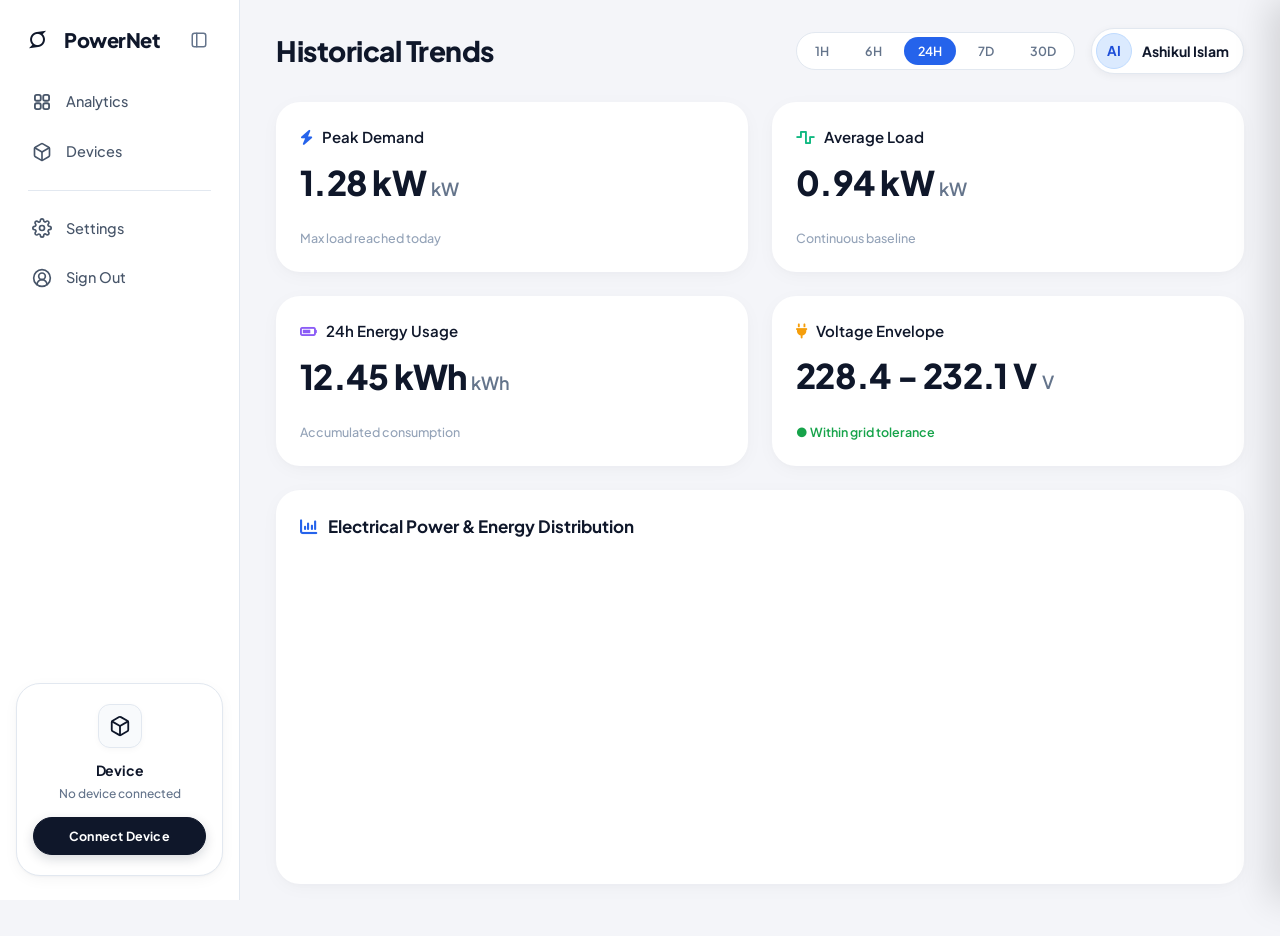
==== commit aa331e49: "feat: add frontend dashboards, device management UI, and backend telemetry services" ====
--- a/frontend/analytics.html
+++ b/frontend/analytics.html
@@ -105,9 +105,9 @@
             <a href="/" class="nav-link" id="btn-logout" data-tooltip="Sign Out" onclick="API.setToken(''); API.setUser(null); window.location.href='/'; return false;">
               <div class="nav-icon">
                 <svg width="20" height="20" viewBox="0 0 24 24" fill="none" stroke="currentColor" stroke-width="2" stroke-linecap="round" stroke-linejoin="round">
-                  <path d="M9 21H5a2 2 0 0 1-2-2V5a2 2 0 0 1 2-2h4"></path>
-                  <polyline points="16 17 21 12 16 7"></polyline>
-                  <line x1="21" y1="12" x2="9" y2="12"></line>
+                  <path d="M18 20a6 6 0 0 0-12 0"></path>
+                  <circle cx="12" cy="10" r="4"></circle>
+                  <circle cx="12" cy="12" r="10"></circle>
                 </svg>
               </div>
               <span class="nav-text">Sign Out</span>
@@ -141,8 +141,8 @@
             <button class="filter-btn" data-range="30d">30D</button>
           </div>
           <div class="user-profile" id="user-profile-trigger" title="View Account & Settings">
-            <div class="avatar" id="user-avatar-display">--</div>
-            <span class="user-name" id="user-name-display">Loading...</span>
+            <div class="avatar" id="user-avatar-display">AI</div>
+            <span class="user-name" id="user-name-display">Ashikul Islam</span>
           </div>
         </div>
       </header>
--- a/assets/css/style.css
+++ b/assets/css/style.css
@@ -382,42 +382,85 @@
   margin: 16px 12px;
 }
 
-/* Sidebar Support / Device Widget (matching interface.png) */
+/* Sidebar Support / Device Widget (Premium Black & White Monochrome Style) */
 .sidebar-widget {
-  background: linear-gradient(180deg, #F8FAFC 0%, #EFF6FF 100%);
-  border: 1px solid #DBEAFE;
-  border-radius: var(--radius-lg);
-  padding: 18px 16px;
+  background: #FFFFFF;
+  border: 1px solid #E2E8F0;
+  border-radius: var(--radius-xl, 16px);
+  padding: 20px 16px;
   text-align: center;
   margin-top: 16px;
   position: relative;
   overflow: hidden;
+  box-shadow: 0 4px 16px -2px rgba(15, 23, 42, 0.05), 0 1px 2px rgba(15, 23, 42, 0.03);
+  transition: all 0.2s ease;
+}
+
+.sidebar-widget:hover {
+  border-color: #CBD5E1;
+  box-shadow: 0 6px 20px -2px rgba(15, 23, 42, 0.08);
 }
 
 .widget-icon-box {
   width: 44px;
   height: 44px;
   border-radius: 12px;
-  background: #FFFFFF;
-  box-shadow: 0 4px 10px rgba(37, 99, 235, 0.1);
+  background: #F8FAFC;
+  border: 1px solid #E2E8F0;
+  box-shadow: 0 2px 6px rgba(0, 0, 0, 0.03);
   display: inline-flex;
   align-items: center;
   justify-content: center;
-  margin-bottom: 10px;
-  color: var(--primary);
+  margin-bottom: 12px;
+  color: #0F172A;
+  transition: all 0.2s ease;
+}
+
+.widget-icon-box svg {
+  stroke: #0F172A;
 }
 
 .widget-title {
-  font-size: 13.5px;
-  font-weight: 700;
-  color: var(--text-primary);
+  font-size: 14px;
+  font-weight: 700;
+  color: #0F172A;
   margin-bottom: 4px;
+  letter-spacing: -0.2px;
 }
 
 .widget-sub {
   font-size: 12px;
-  color: var(--text-secondary);
-  margin-bottom: 12px;
+  color: #64748B;
+  margin-bottom: 14px;
+  display: flex;
+  align-items: center;
+  justify-content: center;
+  gap: 6px;
+  font-weight: 500;
+}
+
+.widget-sub-badge {
+  display: inline-flex;
+  align-items: center;
+  gap: 5px;
+  color: #0F172A;
+  font-weight: 700;
+}
+
+.widget-sub-badge::before {
+  content: '';
+  width: 6px;
+  height: 6px;
+  border-radius: 50%;
+  background: #0F172A;
+  display: inline-block;
+}
+
+.widget-sub-id {
+  color: #64748B;
+  font-family: var(--font-mono, monospace);
+  font-size: 11.5px;
+  font-weight: 600;
 }
 
 .widget-btn {
@@ -425,53 +468,40 @@
   align-items: center;
   justify-content: center;
   width: 100%;
-  padding: 9px 16px;
-  background-color: var(--primary);
+  padding: 10px 18px;
+  background-color: #0F172A;
   color: #FFFFFF;
   border-radius: var(--radius-pill);
-  font-size: 13px;
-  font-weight: 700;
-  box-shadow: 0 4px 14px rgba(37, 99, 235, 0.3);
-  transition: all var(--transition-fast);
+  font-size: 12.5px;
+  font-weight: 700;
+  letter-spacing: 0.2px;
+  box-shadow: 0 4px 12px rgba(15, 23, 42, 0.16);
+  transition: all 0.2s cubic-bezier(0.4, 0, 0.2, 1);
   text-decoration: none;
-  border: none;
+  border: 1px solid #0F172A;
   cursor: pointer;
 }
 
 .widget-btn:hover {
-  background-color: var(--primary-hover);
+  background-color: #000000;
+  border-color: #000000;
   transform: translateY(-1px);
+  box-shadow: 0 6px 18px rgba(15, 23, 42, 0.24);
 }
 
 .widget-btn.connected {
-  background: #16A34A !important;
-  box-shadow: 0 4px 12px rgba(22, 163, 74, 0.35) !important;
+  background: #0F172A !important;
+  color: #FFFFFF !important;
+  border: 1px solid #0F172A !important;
+  box-shadow: 0 4px 12px rgba(15, 23, 42, 0.16) !important;
   cursor: pointer;
 }
 
 .widget-btn.connected:hover {
-  background: #DC2626 !important;
-  box-shadow: 0 4px 12px rgba(220, 38, 38, 0.35) !important;
-}
-
-.widget-btn.connected .btn-label-connected {
-  display: inline-flex;
-  align-items: center;
-  gap: 6px;
-}
-
-.widget-btn.connected .btn-label-disconnect {
-  display: none;
-  align-items: center;
-  gap: 6px;
-}
-
-.widget-btn.connected:hover .btn-label-connected {
-  display: none;
-}
-
-.widget-btn.connected:hover .btn-label-disconnect {
-  display: inline-flex;
+  background: #000000 !important;
+  color: #FFFFFF !important;
+  border-color: #000000 !important;
+  box-shadow: 0 6px 18px rgba(15, 23, 42, 0.24) !important;
 }
 
 /* Main Content Area — fills 100% width cleanly so right side is never empty */
@@ -591,31 +621,60 @@
 
 /* User Profile Badge */
 .user-profile {
-  display: flex;
+  display: inline-flex;
   align-items: center;
   gap: 10px;
-  padding: 4px 10px 4px 4px;
+  padding: 4px 14px 4px 4px;
   border-radius: var(--radius-pill);
   cursor: pointer;
-  transition: background var(--transition-fast);
+  background-color: #FFFFFF;
+  border: 1px solid #E2E8F0;
+  box-shadow: 0 2px 8px rgba(15, 23, 42, 0.05);
+  transition: all 0.2s cubic-bezier(0.4, 0, 0.2, 1);
+  user-select: none;
 }
 
 .user-profile:hover {
   background-color: #FFFFFF;
+  border-color: #CBD5E1;
+  box-shadow: 0 4px 14px rgba(15, 23, 42, 0.10);
+  transform: translateY(-1px);
 }
 
 .avatar {
-  width: 38px;
-  height: 38px;
+  width: 36px;
+  height: 36px;
   border-radius: 50%;
   object-fit: cover;
-  background-color: #E2E8F0;
-  display: flex;
-  align-items: center;
-  justify-content: center;
-  font-weight: 700;
-  color: var(--primary);
-  font-size: 14px;
+  background-color: #DBEAFE;
+  border: 1px solid #BFDBFE;
+  display: flex;
+  align-items: center;
+  justify-content: center;
+  font-weight: 700;
+  color: #1D4ED8;
+  font-size: 13.5px;
+  transition: all 0.2s cubic-bezier(0.4, 0, 0.2, 1);
+}
+
+.user-profile:hover .avatar {
+  background-color: #BFDBFE;
+  color: #1E40AF;
+  border-color: #93C5FD;
+}
+
+.btn-device-analytics:hover {
+  background-color: #000000 !important;
+  border-color: #000000 !important;
+  transform: translateY(-1px);
+  box-shadow: 0 6px 18px rgba(15, 23, 42, 0.24) !important;
+}
+
+.btn-device-disconnect:hover {
+  background-color: #F8FAFC !important;
+  border-color: #CBD5E1 !important;
+  color: #000000 !important;
+  transform: translateY(-1px);
 }
 
 .user-name {
@@ -823,38 +882,9 @@
 .btn-primary-block {
   width: 100%;
   height: 48px;
-  background: linear-gradient(135deg, #2563EB 0%, #1D4ED8 100%);
+  background: #0F172A;
   color: #FFFFFF;
-  border: none;
-  border-radius: 9999px;
-  font-family: inherit;
-  font-size: 15px;
-  font-weight: 700;
-  cursor: pointer;
-  display: inline-flex;
-  align-items: center;
-  justify-content: center;
-  gap: 8px;
-  box-shadow: 0 4px 14px rgba(37, 99, 235, 0.3);
-  transition: all 0.2s ease;
-}
-
-.btn-primary-block:hover {
-  background: linear-gradient(135deg, #1D4ED8 0%, #1E40AF 100%);
-  transform: translateY(-1px);
-  box-shadow: 0 6px 18px rgba(37, 99, 235, 0.4);
-}
-
-.btn-primary-block:active {
-  transform: translateY(0);
-}
-
-.btn-primary-inline {
-  height: 48px;
-  padding: 0 24px;
-  background: linear-gradient(135deg, #2563EB 0%, #1D4ED8 100%);
-  color: #FFFFFF;
-  border: none;
+  border: 1px solid #0F172A;
   border-radius: 9999px;
   font-family: inherit;
   font-size: 14.5px;
@@ -864,79 +894,141 @@
   align-items: center;
   justify-content: center;
   gap: 8px;
-  box-shadow: 0 4px 14px rgba(37, 99, 235, 0.28);
-  transition: all 0.2s ease;
+  box-shadow: 0 4px 12px rgba(15, 23, 42, 0.16);
+  transition: all 0.2s cubic-bezier(0.4, 0, 0.2, 1);
+}
+
+.btn-primary-block:hover {
+  background: #000000;
+  border-color: #000000;
+  transform: translateY(-1px);
+  box-shadow: 0 6px 18px rgba(15, 23, 42, 0.24);
+}
+
+.btn-primary-block:active {
+  transform: translateY(0);
+}
+
+.btn-primary-inline {
+  height: 48px;
+  padding: 0 26px;
+  background: #0F172A;
+  color: #FFFFFF;
+  border: 1px solid #0F172A;
+  border-radius: 9999px;
+  font-family: inherit;
+  font-size: 14px;
+  font-weight: 700;
+  cursor: pointer;
+  display: inline-flex;
+  align-items: center;
+  justify-content: center;
+  gap: 8px;
+  box-shadow: 0 4px 12px rgba(15, 23, 42, 0.16);
+  transition: all 0.2s cubic-bezier(0.4, 0, 0.2, 1);
   white-space: nowrap;
 }
 
 .btn-primary-inline:hover {
-  background: linear-gradient(135deg, #1D4ED8 0%, #1E40AF 100%);
+  background: #000000;
+  border-color: #000000;
   transform: translateY(-1px);
-  box-shadow: 0 6px 18px rgba(37, 99, 235, 0.38);
-}
-
-/* Toast Notifications (Compact rounded rectangle, zero colored side lines) */
+  box-shadow: 0 6px 18px rgba(15, 23, 42, 0.24);
+}
+
+/* Toast Notifications (Minimal, sleek, compact, to-the-point) */
 .toast-container {
   position: fixed;
-  bottom: 24px;
-  right: 24px;
+  bottom: 20px;
+  right: 20px;
   z-index: 9999;
   display: flex;
   flex-direction: column;
-  gap: 8px;
+  gap: 6px;
   pointer-events: none;
+}
+
+@media (max-width: 480px) {
+  .toast-container {
+    bottom: 16px;
+    right: 16px;
+    left: 16px;
+    align-items: center;
+  }
 }
 
 .toast {
   background: #FFFFFF;
   border: 1px solid #E2E8F0;
   border-radius: 10px;
-  padding: 8px 16px;
-  box-shadow: 0 4px 18px rgba(15, 23, 42, 0.08);
+  padding: 9px 16px;
+  box-shadow: 0 4px 16px rgba(15, 23, 42, 0.08), 0 1px 3px rgba(15, 23, 42, 0.04);
   font-size: 13px;
   font-weight: 600;
   color: #0F172A;
   display: inline-flex;
   align-items: center;
-  gap: 8px;
+  gap: 10px;
   max-width: 360px;
-  animation: slideInToast 0.25s cubic-bezier(0.16, 1, 0.3, 1);
+  animation: slideInToast 0.22s cubic-bezier(0.16, 1, 0.3, 1);
   pointer-events: auto;
-  transition: opacity 0.25s ease, transform 0.25s ease;
+  transition: opacity 0.2s ease, transform 0.2s ease;
 }
 
 .toast.toast-error {
-  border-color: #FECDD3;
+  background: #FFFFFF;
+  border-color: #E2E8F0;
+  color: #0F172A;
 }
 
 .toast.toast-success {
-  border-color: #BBF7D0;
+  background: #FFFFFF;
+  border-color: #E2E8F0;
+  color: #0F172A;
+}
+
+.toast.toast-info {
+  background: #FFFFFF;
+  border-color: #E2E8F0;
+  color: #0F172A;
 }
 
 .toast-icon {
-  font-size: 13px;
-  font-weight: 800;
+  font-size: 11px;
+  font-weight: 700;
   display: inline-flex;
   align-items: center;
   justify-content: center;
   flex-shrink: 0;
+  width: 22px;
+  height: 22px;
+  border-radius: 50%;
+  background: #F8FAFC;
+  border: 1px solid #E2E8F0;
+  color: #0F172A;
 }
 
 .toast-success .toast-icon {
-  color: #16A34A;
+  background: #F8FAFC;
+  border: 1px solid #E2E8F0;
+  color: #0F172A;
 }
 
 .toast-error .toast-icon {
-  color: #DC2626;
+  background: #F8FAFC;
+  border: 1px solid #E2E8F0;
+  color: #0F172A;
 }
 
 .toast-info .toast-icon {
-  color: #2563EB;
+  background: #F8FAFC;
+  border: 1px solid #E2E8F0;
+  color: #0F172A;
 }
 
 @keyframes slideInToast {
   from {
-    transform: translateY(12px) scale(0.96);
+    transform: translateY(8px) scale(0.98);
     opacity: 0;
   }
   to {
--- a/assets/css/dashboard.css
+++ b/assets/css/dashboard.css
@@ -88,6 +88,10 @@
   color: var(--danger);
 }
 
+.delta-neutral {
+  color: var(--text-muted);
+}
+
 .delta-context {
   color: var(--text-muted);
   font-weight: 500;
@@ -162,10 +166,58 @@
 }
 
 .donut-chart-container {
-  width: 90px;
-  height: 90px;
+  width: 92px;
+  height: 92px;
   position: relative;
+  display: flex;
+  align-items: center;
+  justify-content: center;
   flex-shrink: 0;
+}
+
+.donut-svg {
+  width: 100%;
+  height: 100%;
+  overflow: visible;
+  transform: rotate(-90deg);
+  display: block;
+}
+
+.donut-bg-circle {
+  stroke: #F1F5F9;
+  stroke-width: 6.5;
+}
+
+.donut-progress-circle {
+  stroke-width: 6.5;
+  stroke-linecap: round;
+  transition: stroke-dashoffset 1.2s cubic-bezier(0.16, 1, 0.3, 1);
+}
+
+.donut-center-badge {
+  position: absolute;
+  top: 50%;
+  left: 50%;
+  transform: translate(-50%, -50%);
+  display: flex;
+  align-items: baseline;
+  justify-content: center;
+  pointer-events: none;
+  user-select: none;
+}
+
+.donut-percent-num {
+  font-size: 16px;
+  font-weight: 800;
+  color: var(--text-primary);
+  line-height: 1;
+}
+
+.donut-percent-sign {
+  font-size: 10px;
+  font-weight: 700;
+  color: var(--text-muted);
+  margin-left: 1px;
 }
 
 /* Secondary KPI Cards (Cumulative Energy, Temperature, Paid Invoices, Funds Received) */
@@ -333,13 +385,13 @@
 }
 
 .sw-btn.active {
-  background: var(--primary);
+  background: #0F172A;
   color: #FFFFFF;
-  box-shadow: 0 2px 6px rgba(37, 99, 235, 0.25);
+  box-shadow: 0 2px 6px rgba(15, 23, 42, 0.16);
 }
 
 .sw-btn:hover:not(.active) {
-  color: var(--primary);
+  color: #0F172A;
 }
 
 /* Skeleton loading placeholder */
@@ -373,6 +425,17 @@
 }
 
 /* Sales Dynamics Track-Column Bar Chart (Directly replicated from interface.png) */
+@keyframes barGrowUp {
+  0% {
+    transform: scaleY(0);
+    opacity: 0.25;
+  }
+  100% {
+    transform: scaleY(1);
+    opacity: 1;
+  }
+}
+
 .bar-chart-visual {
   height: 240px;
   width: 100%;
@@ -414,13 +477,71 @@
   position: relative;
   display: flex;
   align-items: flex-end;
+  cursor: pointer;
 }
 
 .bar-fill {
   width: 100%;
   background: var(--primary);
   border-radius: var(--radius-pill);
-  transition: height 0.6s cubic-bezier(0.34, 1.56, 0.64, 1);
+  transform-origin: bottom;
+  animation: barGrowUp 0.65s cubic-bezier(0.16, 1, 0.3, 1) both;
+  transition: height 0.4s ease, background 0.2s ease;
+}
+
+.bar-track:hover .bar-fill {
+  background: #1D4ED8;
+  filter: brightness(1.12);
+}
+
+.bar-tooltip {
+  position: absolute;
+  bottom: calc(100% + 8px);
+  left: 50%;
+  transform: translateX(-50%);
+  background: rgba(15, 23, 42, 0.94);
+  backdrop-filter: blur(8px);
+  -webkit-backdrop-filter: blur(8px);
+  color: #FFFFFF;
+  padding: 6px 10px;
+  border-radius: 6px;
+  font-size: 11px;
+  white-space: nowrap;
+  pointer-events: none;
+  opacity: 0;
+  transition: opacity 0.15s ease, transform 0.15s ease;
+  z-index: 30;
+  border: 1px solid rgba(255, 255, 255, 0.12);
+  box-shadow: 0 8px 20px rgba(0, 0, 0, 0.25);
+}
+
+.bar-track:hover .bar-tooltip {
+  opacity: 1;
+  transform: translateX(-50%) translateY(-2px);
+}
+
+.bar-tooltip::after {
+  content: '';
+  position: absolute;
+  top: 100%;
+  left: 50%;
+  transform: translateX(-50%);
+  border-width: 4px 4px 0;
+  border-style: solid;
+  border-color: rgba(15, 23, 42, 0.94) transparent;
+}
+
+.bar-tooltip-date {
+  font-size: 10px;
+  color: #94A3B8;
+  margin-bottom: 2px;
+  font-weight: 500;
+}
+
+.bar-tooltip-val {
+  font-weight: 700;
+  font-size: 12px;
+  color: #FFFFFF;
 }
 
 .bar-label {
@@ -431,11 +552,147 @@
   text-transform: uppercase;
 }
 
-/* Overall User Activity Style Waveform Line Chart */
+/* Live Waveform Container & Visual Layout */
 .waveform-canvas-container {
-  height: 200px;
+  height: 240px;
   width: 100%;
   position: relative;
+}
+
+.waveform-visual {
+  display: flex;
+  height: 100%;
+  width: 100%;
+  position: relative;
+  padding: 10px 10px 0 0;
+}
+
+.waveform-y-axis {
+  display: flex;
+  flex-direction: column;
+  justify-content: space-between;
+  width: 54px;
+  height: calc(100% - 30px);
+  font-size: 11px;
+  font-weight: 600;
+  color: var(--text-muted);
+  text-align: right;
+  padding-right: 10px;
+  user-select: none;
+}
+
+.waveform-plot-area {
+  flex: 1;
+  height: 100%;
+  position: relative;
+  display: flex;
+  flex-direction: column;
+  cursor: crosshair;
+}
+
+#waveform-svg {
+  width: 100%;
+  height: calc(100% - 30px);
+  overflow: visible;
+  display: block;
+}
+
+.waveform-x-axis {
+  height: 30px;
+  width: 100%;
+  display: flex;
+  justify-content: space-between;
+  align-items: center;
+  font-size: 11px;
+  font-weight: 600;
+  color: var(--text-muted);
+  padding: 6px 4px 0 4px;
+  user-select: none;
+}
+
+.waveform-tz-badge {
+  font-size: 9.5px;
+  font-weight: 700;
+  background: #EFF6FF;
+  color: var(--primary);
+  padding: 2px 6px;
+  border-radius: 4px;
+  letter-spacing: 0.5px;
+  cursor: help;
+}
+
+.waveform-tooltip {
+  position: absolute;
+  pointer-events: none;
+  background: rgba(15, 23, 42, 0.94);
+  backdrop-filter: blur(8px);
+  -webkit-backdrop-filter: blur(8px);
+  color: #FFFFFF;
+  padding: 8px 12px;
+  border-radius: 8px;
+  font-size: 12px;
+  box-shadow: 0 10px 25px -5px rgba(0, 0, 0, 0.35), 0 8px 10px -6px rgba(0, 0, 0, 0.2);
+  transform: translate(-50%, -100%);
+  margin-top: -12px;
+  white-space: nowrap;
+  opacity: 0;
+  transition: opacity 0.15s ease;
+  z-index: 25;
+  border: 1px solid rgba(255, 255, 255, 0.14);
+}
+
+.waveform-tooltip.align-left {
+  transform: translate(0%, -100%);
+}
+
+.waveform-tooltip.align-right {
+  transform: translate(-100%, -100%);
+}
+
+.waveform-tooltip.visible {
+  opacity: 1;
+}
+
+.waveform-tooltip::after {
+  content: '';
+  position: absolute;
+  bottom: -5px;
+  left: 50%;
+  transform: translateX(-50%);
+  border-width: 5px 5px 0;
+  border-style: solid;
+  border-color: rgba(15, 23, 42, 0.94) transparent;
+}
+
+.waveform-tooltip.align-left::after {
+  left: 20px;
+}
+
+.waveform-tooltip.align-right::after {
+  left: auto;
+  right: 20px;
+}
+
+.waveform-tooltip-time {
+  font-size: 10.5px;
+  color: #94A3B8;
+  margin-bottom: 4px;
+  font-weight: 500;
+}
+
+.waveform-tooltip-val {
+  display: flex;
+  align-items: center;
+  gap: 6px;
+  font-weight: 600;
+  font-size: 13px;
+}
+
+.waveform-tooltip-dot {
+  width: 8px;
+  height: 8px;
+  border-radius: 50%;
+  display: inline-block;
 }
 
 /* Customer Orders Style Live Telemetry Stream Logs Table */
@@ -457,6 +714,78 @@
   font-size: 17px;
   font-weight: 700;
   color: var(--text-primary);
+}
+
+.logs-actions {
+  display: flex;
+  align-items: center;
+  gap: 8px;
+}
+
+.logs-btn-icon {
+  width: 36px;
+  height: 36px;
+  border-radius: 10px;
+  display: inline-flex;
+  align-items: center;
+  justify-content: center;
+  cursor: pointer;
+  transition: all 0.2s cubic-bezier(0.4, 0, 0.2, 1);
+  font-size: 13.5px;
+  background: #FFFFFF;
+  color: #0F172A;
+  border: 1px solid #E2E8F0;
+  box-shadow: 0 1px 2px rgba(0, 0, 0, 0.04);
+}
+
+.logs-btn-icon:hover {
+  background: #0F172A;
+  color: #FFFFFF;
+  border-color: #0F172A;
+  box-shadow: 0 4px 12px rgba(15, 23, 42, 0.18);
+  transform: translateY(-1px);
+}
+
+.logs-btn-icon:active {
+  transform: scale(0.96);
+}
+
+.logs-btn-icon.btn-refresh {
+  background: #FFFFFF;
+  color: #0F172A;
+  border-color: #E2E8F0;
+}
+
+.logs-btn-icon.btn-refresh:hover {
+  background: #0F172A;
+  color: #FFFFFF;
+  border-color: #0F172A;
+}
+
+.logs-btn-icon.btn-clear {
+  background: #FFFFFF;
+  color: #0F172A;
+  border-color: #E2E8F0;
+}
+
+.logs-btn-icon i {
+  display: inline-block;
+  transform-origin: center center;
+}
+
+.logs-btn-icon .spin-icon {
+  animation: iconSpin 0.6s cubic-bezier(0.4, 0, 0.2, 1);
+}
+
+@keyframes iconSpin {
+  0% { transform: rotate(0deg); }
+  100% { transform: rotate(360deg); }
+}
+
+.logs-btn-icon.btn-clear:hover {
+  background: #0F172A;
+  color: #FFFFFF;
+  border-color: #0F172A;
 }
 
 .refresh-btn {
@@ -474,19 +803,50 @@
   transform: rotate(45deg);
 }
 
+.logs-table-container {
+  max-height: 440px;
+  overflow-y: auto;
+  overflow-x: auto;
+  border-radius: 8px;
+  position: relative;
+}
+
+.logs-table-container::-webkit-scrollbar {
+  width: 6px;
+  height: 6px;
+}
+
+.logs-table-container::-webkit-scrollbar-track {
+  background: #F8FAFC;
+  border-radius: 4px;
+}
+
+.logs-table-container::-webkit-scrollbar-thumb {
+  background: #CBD5E1;
+  border-radius: 4px;
+}
+
+.logs-table-container::-webkit-scrollbar-thumb:hover {
+  background: #94A3B8;
+}
+
 .logs-table {
   width: 100%;
   border-collapse: collapse;
   font-size: 13px;
 }
 
-.logs-table th {
+.logs-table thead th {
+  position: sticky;
+  top: 0;
+  background: var(--bg-card, #FFFFFF);
+  z-index: 5;
+  box-shadow: 0 1px 0 var(--border-subtle, #E2E8F0);
   text-align: left;
   font-size: 11.5px;
   font-weight: 600;
   color: var(--text-muted);
-  padding: 0 12px 14px 12px;
-  border-bottom: 1px solid var(--border-subtle);
+  padding: 12px 14px;
 }
 
 .logs-table td {
@@ -511,8 +871,9 @@
   width: 32px;
   height: 32px;
   border-radius: 50%;
-  background: #E0E7FF;
-  color: var(--primary);
+  background: #F8FAFC;
+  color: #0F172A;
+  border: 1px solid #E2E8F0;
   display: flex;
   align-items: center;
   justify-content: center;
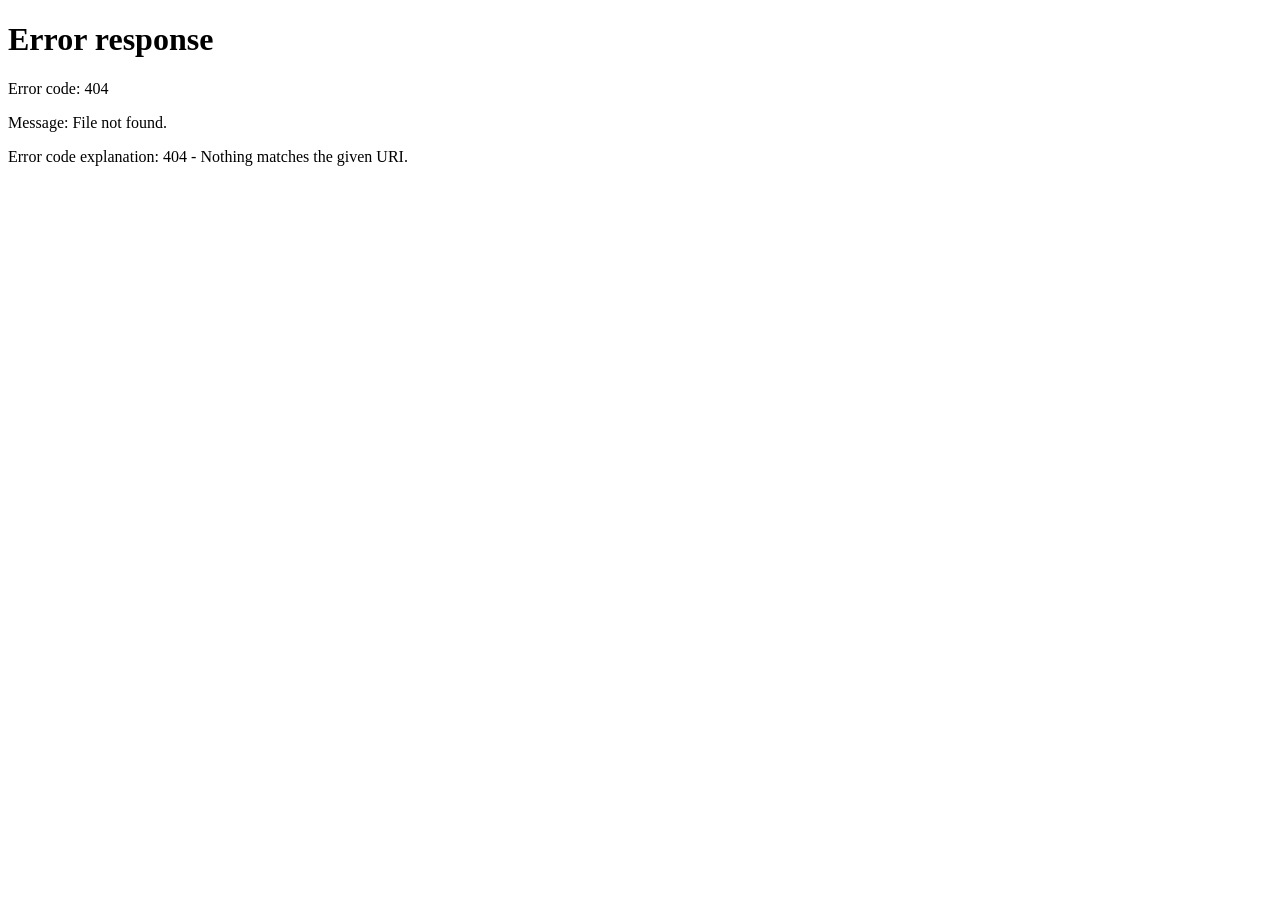
==== commit 4ff39289: "feat: add frontend pages, landing stylesheet, and API integration module" ====
--- a/frontend/analytics.html
+++ b/frontend/analytics.html
@@ -5,6 +5,21 @@
   <meta name="viewport" content="width=device-width, initial-scale=1.0">
   <title>Reports & Analytics — PowerNet</title>
   <meta name="description" content="Historical electrical telemetry and consumption trends">
+  <!-- Instant Auth Guard for Protected Analytics View -->
+  <script>
+    (function() {
+      try {
+        var token = localStorage.getItem('pnet_token');
+        var user = localStorage.getItem('pnet_user');
+        var signedOut = localStorage.getItem('pnet_signed_out');
+        if (!token || !user || signedOut === '1') {
+          window.location.replace('/login');
+        }
+      } catch (e) {
+        window.location.replace('/login');
+      }
+    })();
+  </script>
   <!-- Google Fonts: Inter -->
   <link rel="preconnect" href="https://fonts.googleapis.com">
   <link rel="preconnect" href="https://fonts.gstatic.com" crossorigin>
@@ -128,9 +143,17 @@
     </aside>
 
     <main class="main-content">
-      <header class="top-bar">
+      <header class="top-bar devices-top-bar">
         <div class="page-title-group">
-          <h1 class="page-title">Historical Trends</h1>
+          <button class="mobile-sidebar-toggle" id="btn-mobile-sidebar-toggle" title="Open Navigation Menu" aria-label="Open Navigation Menu">
+            <svg width="18" height="18" viewBox="0 0 24 24" fill="none" stroke="currentColor" stroke-width="2" stroke-linecap="round" stroke-linejoin="round">
+              <rect width="18" height="18" x="3" y="3" rx="3" ry="3"/>
+              <line x1="9" x2="9" y1="3" y2="21"/>
+            </svg>
+          </button>
+          <div class="page-title-wrapper">
+            <h1 class="page-title">Historical Trends</h1>
+          </div>
         </div>
         <div style="display: flex; align-items: center; gap: 16px;">
           <div class="filter-btn-group">
--- a/assets/css/style.css
+++ b/assets/css/style.css
@@ -311,7 +311,7 @@
   inset: 0;
   background: rgba(15, 23, 42, 0.45);
   backdrop-filter: blur(3px);
-  z-index: 90;
+  z-index: 999;
   opacity: 0;
   pointer-events: none;
   transition: opacity 0.25s ease;
@@ -549,13 +549,15 @@
 
 /* Pill Date Selector / Status Pill */
 .date-pill {
-  display: flex;
+  display: inline-flex;
   align-items: center;
   gap: 8px;
   background-color: #FFFFFF;
   border: 1px solid var(--border-subtle);
   border-radius: var(--radius-pill);
   padding: 8px 16px;
+  height: 38px;
+  box-sizing: border-box;
   font-size: 13px;
   font-weight: 600;
   color: var(--text-secondary);
@@ -574,19 +576,41 @@
   gap: 16px;
 }
 
-/* Live Telemetry Pulse Badge */
+/* Live Telemetry Pulse Badge - Same rounded border size as date-pill */
 .live-pulse-badge {
-  display: flex;
+  display: inline-flex;
   align-items: center;
   gap: 8px;
   background: #FFFFFF;
   border: 1px solid var(--border-subtle);
-  padding: 6px 14px;
+  padding: 8px 16px;
   border-radius: var(--radius-pill);
-  font-size: 12.5px;
+  height: 38px;
+  box-sizing: border-box;
+  font-size: 13px;
   font-weight: 600;
   color: var(--text-secondary);
   box-shadow: var(--shadow-sm);
+}
+
+/* Desktop Theme Toggle - Same rounded border size as date-pill */
+.desktop-theme-toggle {
+  display: inline-flex;
+  align-items: center;
+  gap: 8px;
+  background: #FFFFFF;
+  border: 1px solid var(--border-subtle);
+  padding: 8px 16px;
+  border-radius: var(--radius-pill);
+  height: 38px;
+  box-sizing: border-box;
+  box-shadow: var(--shadow-sm);
+  cursor: pointer;
+  transition: border-color var(--transition-fast);
+}
+
+.desktop-theme-toggle:hover {
+  border-color: #CBD5E1;
 }
 
 .pulse-dot {
@@ -936,16 +960,21 @@
   box-shadow: 0 6px 18px rgba(15, 23, 42, 0.24);
 }
 
-/* Toast Notifications (Minimal, sleek, compact, to-the-point) */
+/* Toast Notifications (Minimal, sleek, compact, bottom-right side) */
 .toast-container {
   position: fixed;
-  bottom: 20px;
-  right: 20px;
-  z-index: 9999;
+  bottom: 24px;
+  right: 24px;
+  top: auto;
+  left: auto;
+  transform: none;
+  z-index: 99999;
   display: flex;
   flex-direction: column;
-  gap: 6px;
+  align-items: flex-end;
+  gap: 8px;
   pointer-events: none;
+  max-width: 90vw;
 }
 
 @media (max-width: 480px) {
@@ -953,43 +982,46 @@
     bottom: 16px;
     right: 16px;
     left: 16px;
+    top: auto;
+    transform: none;
     align-items: center;
+    max-width: calc(100vw - 32px);
   }
 }
 
 .toast {
   background: #FFFFFF;
   border: 1px solid #E2E8F0;
-  border-radius: 10px;
-  padding: 9px 16px;
-  box-shadow: 0 4px 16px rgba(15, 23, 42, 0.08), 0 1px 3px rgba(15, 23, 42, 0.04);
-  font-size: 13px;
+  border-radius: 9999px;
+  padding: 10px 20px;
+  box-shadow: 0 10px 25px -5px rgba(15, 23, 42, 0.12), 0 8px 10px -6px rgba(15, 23, 42, 0.06);
+  font-size: 13.5px;
   font-weight: 600;
   color: #0F172A;
   display: inline-flex;
   align-items: center;
-  gap: 10px;
-  max-width: 360px;
-  animation: slideInToast 0.22s cubic-bezier(0.16, 1, 0.3, 1);
+  gap: 11px;
+  max-width: min(520px, 92vw);
+  animation: slideInToast 0.24s cubic-bezier(0.16, 1, 0.3, 1);
   pointer-events: auto;
   transition: opacity 0.2s ease, transform 0.2s ease;
 }
 
 .toast.toast-error {
   background: #FFFFFF;
-  border-color: #E2E8F0;
+  border-color: #FECACA;
   color: #0F172A;
 }
 
 .toast.toast-success {
   background: #FFFFFF;
-  border-color: #E2E8F0;
+  border-color: #BBF7D0;
   color: #0F172A;
 }
 
 .toast.toast-info {
   background: #FFFFFF;
-  border-color: #E2E8F0;
+  border-color: #BFDBFE;
   color: #0F172A;
 }
 
@@ -1003,32 +1035,32 @@
   width: 22px;
   height: 22px;
   border-radius: 50%;
-  background: #F8FAFC;
+  background: #F1F5F9;
   border: 1px solid #E2E8F0;
   color: #0F172A;
 }
 
 .toast-success .toast-icon {
-  background: #F8FAFC;
-  border: 1px solid #E2E8F0;
-  color: #0F172A;
+  background: #DCFCE7;
+  border: 1px solid #86EFAC;
+  color: #15803D;
 }
 
 .toast-error .toast-icon {
-  background: #F8FAFC;
-  border: 1px solid #E2E8F0;
-  color: #0F172A;
+  background: #FEE2E2;
+  border: 1px solid #FCA5A5;
+  color: #B91C1C;
 }
 
 .toast-info .toast-icon {
-  background: #F8FAFC;
-  border: 1px solid #E2E8F0;
-  color: #0F172A;
+  background: #DBEAFE;
+  border: 1px solid #93C5FD;
+  color: #1D4ED8;
 }
 
 @keyframes slideInToast {
   from {
-    transform: translateY(8px) scale(0.98);
+    transform: translateY(16px) scale(0.96);
     opacity: 0;
   }
   to {
--- a/assets/css/responsive.css
+++ b/assets/css/responsive.css
@@ -1,8 +1,44 @@
 /* ==========================================================
  * PowerNet Responsive Breakpoints
- * Seamless adaptation for Desktop, Tablet, and Mobile devices
+ * Seamless adaptation for Desktop, iPad / Tablet, and Mobile devices
  * ========================================================== */
 
+/* Mobile Sidebar Toggle Button (Hidden on Desktop) */
+.mobile-sidebar-toggle {
+  display: none;
+  align-items: center;
+  justify-content: center;
+  width: 38px;
+  height: 38px;
+  min-width: 38px;
+  background: #FFFFFF;
+  border: 1px solid #E2E8F0;
+  border-radius: 10px;
+  color: #0F172A;
+  cursor: pointer;
+  box-shadow: 0 1px 2px rgba(0, 0, 0, 0.04);
+  transition: all 0.2s cubic-bezier(0.4, 0, 0.2, 1);
+  padding: 0;
+  flex-shrink: 0;
+}
+
+.mobile-sidebar-toggle * {
+  pointer-events: none;
+}
+
+.mobile-sidebar-toggle:hover {
+  background: #F8FAFC;
+  border-color: #CBD5E1;
+  color: #0F172A;
+  transform: translateY(-1px);
+}
+
+.mobile-sidebar-toggle:active {
+  transform: scale(0.96);
+}
+
+
+/* ─── Large Desktops (<= 1280px) ─── */
 @media (max-width: 1280px) {
   .metrics-section {
     grid-template-columns: repeat(6, 1fr);
@@ -24,28 +60,105 @@
   }
 }
 
+/* ─── Desktop Header Default Alignment (> 1024px) ─── */
+@media (min-width: 1025px) {
+  .top-bar {
+    display: flex;
+    align-items: center;
+    justify-content: space-between;
+    margin-bottom: 28px;
+  }
+
+  .dashboard-top-bar {
+    display: flex;
+    align-items: center;
+    justify-content: space-between;
+    flex-direction: row;
+    background: transparent;
+    border: none;
+    box-shadow: none;
+    padding: 0;
+  }
+
+  .dashboard-top-bar .top-bar-header-row {
+    display: contents;
+  }
+
+  .dashboard-top-bar .top-bar-meta-row {
+    display: contents;
+  }
+
+  .dashboard-top-bar .page-title-group {
+    order: 1;
+    display: flex;
+    align-items: center;
+    gap: 12px;
+  }
+
+  .dashboard-top-bar .date-pill {
+    order: 2;
+    margin-right: auto;
+    margin-left: 8px;
+  }
+
+  .dashboard-top-bar .desktop-theme-toggle {
+    order: 3;
+    display: flex !important;
+    margin-left: auto;
+    margin-right: 10px;
+  }
+
+  .dashboard-top-bar .live-pulse-badge {
+    order: 4;
+    margin-right: 10px;
+  }
+
+  .dashboard-top-bar .user-profile {
+    order: 5;
+  }
+}
+
+/* ─── Tablets & iPads (<= 1024px) ─── */
 @media (max-width: 1024px) {
-  .main-content {
-    padding: 20px 24px;
-  }
-}
-
-@media (max-width: 768px) {
+  .mobile-sidebar-toggle {
+    display: inline-flex;
+  }
+
+  .app-container.sidebar-collapsed .sidebar {
+    width: 280px !important;
+    min-width: 280px !important;
+    padding: 24px 16px !important;
+  }
+
+  .app-container.sidebar-collapsed .brand-text,
+  .app-container.sidebar-collapsed .nav-text,
+  .app-container.sidebar-collapsed .sidebar-divider,
+  .app-container.sidebar-collapsed .sidebar-widget,
+  .app-container.sidebar-collapsed .sidebar-widget .widget-title,
+  .app-container.sidebar-collapsed .sidebar-widget .widget-sub,
+  .app-container.sidebar-collapsed .sidebar-widget .widget-btn {
+    display: block !important;
+  }
+
+
   .app-container {
     flex-direction: column;
     position: relative;
-  }
+    min-height: 100vh;
+  }
+
+  /* Off-canvas drawer sliding in from left to right */
   .sidebar {
     position: fixed;
     top: 0;
     bottom: 0;
     left: 0;
     height: 100vh;
-    width: 260px;
-    min-width: 260px;
-    z-index: 100;
+    width: 280px;
+    min-width: 280px;
+    z-index: 1000;
     transform: translateX(-100%);
-    box-shadow: 0 20px 25px -5px rgba(0,0,0,0.2), 0 10px 10px -5px rgba(0,0,0,0.04);
+    box-shadow: 0 25px 50px -12px rgba(15, 23, 42, 0.28);
     background-color: var(--bg-sidebar);
     display: flex;
     flex-direction: column;
@@ -53,52 +166,344 @@
     padding: 24px 16px;
     border-right: 1px solid var(--border-subtle);
     border-bottom: none;
-    transition: transform 0.25s cubic-bezier(0.4, 0, 0.2, 1);
-  }
+    transition: transform 0.3s cubic-bezier(0.16, 1, 0.3, 1);
+  }
+
   .sidebar.mobile-open {
     transform: translateX(0);
   }
+
   .brand-text {
     display: inline-block !important;
   }
+
   .nav-menu {
     flex-direction: column;
     flex: 1;
     gap: 6px;
   }
+
   .nav-text {
     display: inline-block !important;
   }
+
   .sidebar-divider {
     display: block !important;
   }
+
   .sidebar-widget {
     display: block !important;
   }
+
   .sidebar-widget .widget-title,
   .sidebar-widget .widget-sub,
   .sidebar-widget .widget-btn {
     display: block !important;
   }
+
   .main-content {
-    padding: 16px;
     width: 100%;
-  }
+    margin-left: 0 !important;
+    padding: 20px 24px;
+  }
+
+  /* iPad / Tablet Top Bar in a sleek row */
   .top-bar {
-    flex-direction: column;
-    align-items: flex-start;
-  }
+    display: flex;
+    align-items: center;
+    justify-content: space-between;
+    gap: 14px;
+    margin-bottom: 24px;
+    flex-wrap: nowrap;
+  }
+
+  .page-title-group {
+    display: flex;
+    align-items: center;
+    gap: 10px;
+    flex-shrink: 0;
+  }
+
+  .page-title {
+    font-size: 22px;
+    margin: 0;
+  }
+
   .top-actions {
-    width: 100%;
+    display: flex;
+    align-items: center;
+    gap: 10px;
+    flex-shrink: 0;
+  }
+
+  .user-profile .user-name {
+    white-space: nowrap;
+  }
+}
+
+/* ─── Tablet Portrait & Intermediate (<= 768px) ─── */
+@media (max-width: 768px) {
+  .main-content {
+    padding: 16px 18px;
+  }
+
+  .metrics-section, .kpi-row {
+    grid-template-columns: repeat(2, 1fr);
+    gap: 14px;
+  }
+
+  .metric-card, .donut-card, .kpi-card {
+    grid-column: span 1;
+  }
+
+  #form-connect-device-page {
+    grid-template-columns: 1fr 1fr;
+    gap: 12px;
+  }
+}
+
+/* ─── Mobile Phones (<= 680px) ─── */
+/* Implements precise layout requested for Image 1 (Dashboard) and Image 2 (Devices) */
+@media (max-width: 680px) {
+  .main-content {
+    padding: 12px;
+  }
+
+  /* ══════════════════════════════════════════════════════════════
+     1. Dashboard Top Bar (Small Screen / Mobile Specifications)
+     - Row 1: Left has hamburger [◫] (Col 1) + Analytics title (Col 2).
+              Right has User avatar icon ONLY (Col 3, no name).
+     - Row 2: In Col 2 (directly aligned with bottom of Analytics text):
+              Date pill + Connected/Disconnected status badge beside it.
+     - Theme toggle: Hidden from top menu (located in side drawer).
+     ══════════════════════════════════════════════════════════════ */
+  .dashboard-top-bar {
+    display: grid;
+    grid-template-columns: auto 1fr auto;
+    row-gap: 8px;
+    column-gap: 12px;
+    align-items: center;
+    background: #FFFFFF;
+    border-radius: 18px;
+    border: 1px solid #E2E8F0;
+    padding: 14px 16px;
+    box-shadow: 0 1px 4px rgba(15, 23, 42, 0.04);
+    margin-bottom: 16px;
+  }
+
+  .dashboard-top-bar .top-bar-header-row {
+    display: contents;
+  }
+
+  .dashboard-top-bar .page-title-group {
+    display: contents;
+  }
+
+  .dashboard-top-bar .mobile-sidebar-toggle {
+    grid-column: 1;
+    grid-row: 1;
+    display: inline-flex;
+    align-self: center;
+  }
+
+  .dashboard-top-bar .page-title {
+    grid-column: 2;
+    grid-row: 1;
+    font-size: 20px;
+    font-weight: 800;
+    color: #0F172A;
+    margin: 0;
+    line-height: 1.2;
+    align-self: center;
+  }
+
+  /* Hide Day/Night toggle from top bar on mobile (moved to side drawer) */
+  .dashboard-top-bar .desktop-theme-toggle {
+    display: none !important;
+  }
+
+  /* Dashboard mobile: User avatar icon ONLY, no name */
+  .dashboard-top-bar .user-profile {
+    grid-column: 3;
+    grid-row: 1;
+    justify-self: end;
+    display: inline-flex !important;
+    align-items: center;
+    justify-content: center;
+    padding: 3px !important;
+    gap: 0 !important;
+    border-radius: 50% !important;
+    background: #FFFFFF !important;
+    border: 1px solid #E2E8F0 !important;
+    box-shadow: 0 1px 3px rgba(15, 23, 42, 0.05) !important;
+    flex-shrink: 0;
+  }
+
+  .dashboard-top-bar .user-profile .avatar {
+    width: 34px !important;
+    height: 34px !important;
+    font-size: 13px !important;
+  }
+
+  .dashboard-top-bar .user-profile .user-name {
+    display: none !important;
+  }
+
+  /* Row 2: In Column 2 directly beneath Analytics text - exact alignment guaranteed */
+  .dashboard-top-bar .top-bar-meta-row {
+    grid-column: 2 / -1;
+    grid-row: 2;
+    display: flex;
+    align-items: center;
+    gap: 8px;
+    padding: 0;
+    margin: 0;
+    flex-wrap: wrap;
+  }
+
+  .dashboard-top-bar .date-pill {
+    padding: 4px 10px;
+    font-size: 11.5px;
+    font-weight: 600;
+    white-space: nowrap;
+    margin: 0 !important;
+  }
+
+  .dashboard-top-bar .live-pulse-badge {
+    padding: 4px 10px;
+    font-size: 11.5px;
+    font-weight: 700;
+    white-space: nowrap;
+    margin: 0 !important;
+  }
+
+  /* ══════════════════════════════════════════════════════════════
+     2. Devices Top Bar (Image 2 Specifications)
+     - Left: Hamburger [◫] + Connected Devices title.
+     - Right: User icon AND name in the SAME row.
+     ══════════════════════════════════════════════════════════════ */
+  .devices-top-bar {
+    display: flex;
+    align-items: center;
     justify-content: space-between;
-  }
+    background: #FFFFFF;
+    border-radius: 18px;
+    border: 1px solid #E2E8F0;
+    padding: 12px 14px;
+    box-shadow: 0 1px 4px rgba(15, 23, 42, 0.04);
+    margin-bottom: 16px;
+    flex-wrap: nowrap;
+    gap: 8px;
+  }
+
+  .devices-top-bar .page-title-group {
+    display: flex;
+    align-items: center;
+    gap: 10px;
+    flex-shrink: 0;
+  }
+
+  .devices-top-bar .page-title {
+    font-size: 16px;
+    font-weight: 800;
+    color: #0F172A;
+    margin: 0;
+    line-height: 1.2;
+    white-space: nowrap;
+  }
+
+  .devices-top-bar .top-actions {
+    display: flex;
+    align-items: center;
+    flex-shrink: 1;
+    min-width: 0;
+  }
+
+  /* Devices mobile: User icon AND name in the SAME row */
+  .devices-top-bar .user-profile {
+    display: inline-flex;
+    align-items: center;
+    gap: 6px;
+    padding: 3px 10px 3px 3px !important;
+    background: #FFFFFF !important;
+    border: 1px solid #E2E8F0 !important;
+    box-shadow: 0 1px 3px rgba(15, 23, 42, 0.05) !important;
+    border-radius: 9999px !important;
+    flex-shrink: 0;
+  }
+
+  .devices-top-bar .user-profile .avatar {
+    width: 30px !important;
+    height: 30px !important;
+    font-size: 12px !important;
+    flex-shrink: 0;
+  }
+
+  .devices-top-bar .user-profile .user-name {
+    display: inline-block !important;
+    font-size: 12px !important;
+    font-weight: 700;
+    color: #0F172A;
+    white-space: nowrap !important;
+    overflow: hidden;
+    text-overflow: ellipsis;
+    max-width: 105px;
+  }
+
+  /* Grid adaptations */
   .metrics-section, .kpi-row {
     grid-template-columns: 1fr;
-  }
+    gap: 12px;
+  }
+
   .metric-card, .donut-card, .kpi-card {
     grid-column: span 1;
   }
+
   #form-connect-device-page {
     grid-template-columns: 1fr !important;
-  }
-}
+    gap: 12px;
+  }
+
+  /* Active Device Card - Small Screen / Mobile Layout (Image 3) */
+  .active-device-card {
+    padding: 20px 18px !important;
+    gap: 16px !important;
+  }
+
+  .active-device-card .active-device-actions {
+    width: 100% !important;
+    display: flex !important;
+    gap: 10px !important;
+    margin-top: 4px !important;
+  }
+
+  .active-device-card .btn-device-analytics,
+  .active-device-card .btn-device-disconnect {
+    flex: 1 1 0 !important;
+    width: 50% !important;
+    text-align: center !important;
+    justify-content: center !important;
+    padding: 10px 12px !important;
+    box-sizing: border-box !important;
+    font-size: 13.5px !important;
+    white-space: nowrap !important;
+  }
+
+  .logs-table-container {
+    overflow-x: auto;
+    -webkit-overflow-scrolling: touch;
+  }
+}
+
+/* ─── Very Compact Screens (<= 380px) ─── */
+@media (max-width: 380px) {
+  .devices-top-bar .page-title {
+    font-size: 16px;
+  }
+  .devices-top-bar .user-profile .user-name {
+    max-width: 80px;
+    overflow: hidden;
+    text-overflow: ellipsis;
+  }
+}
